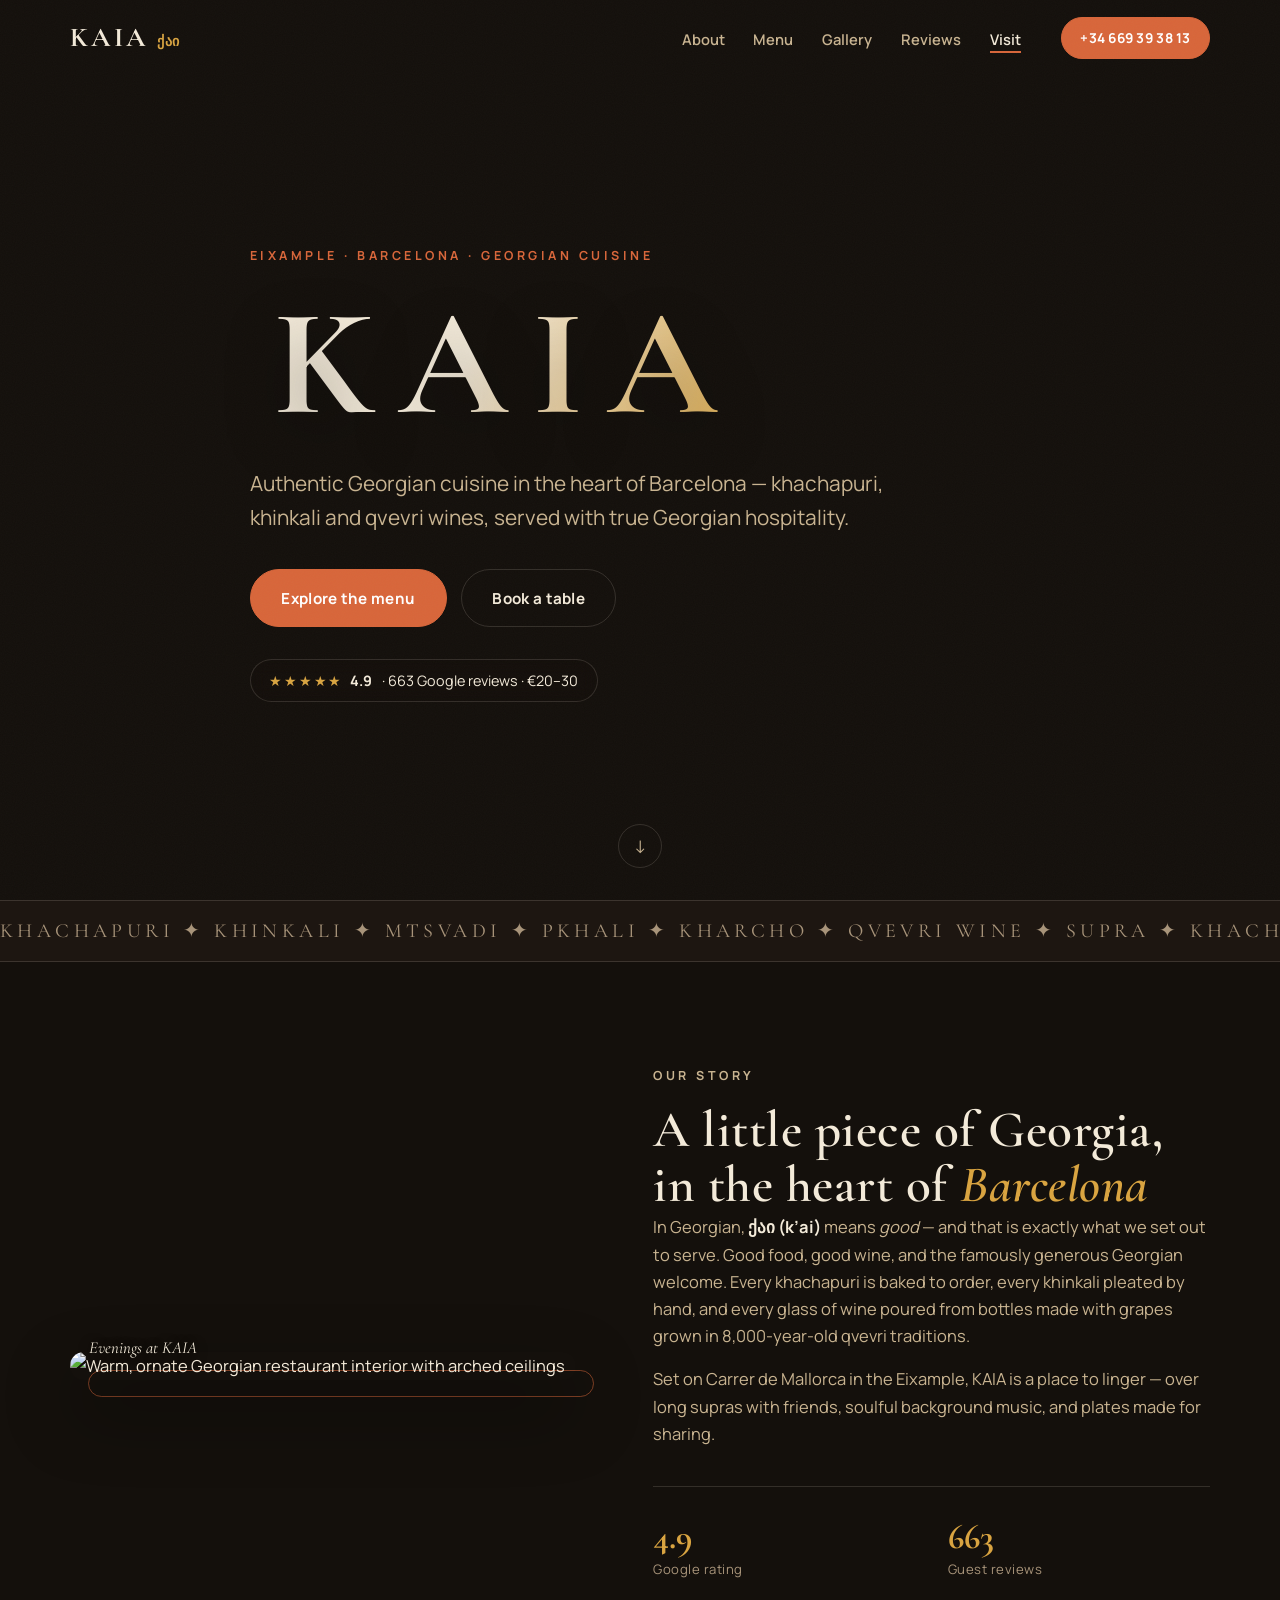
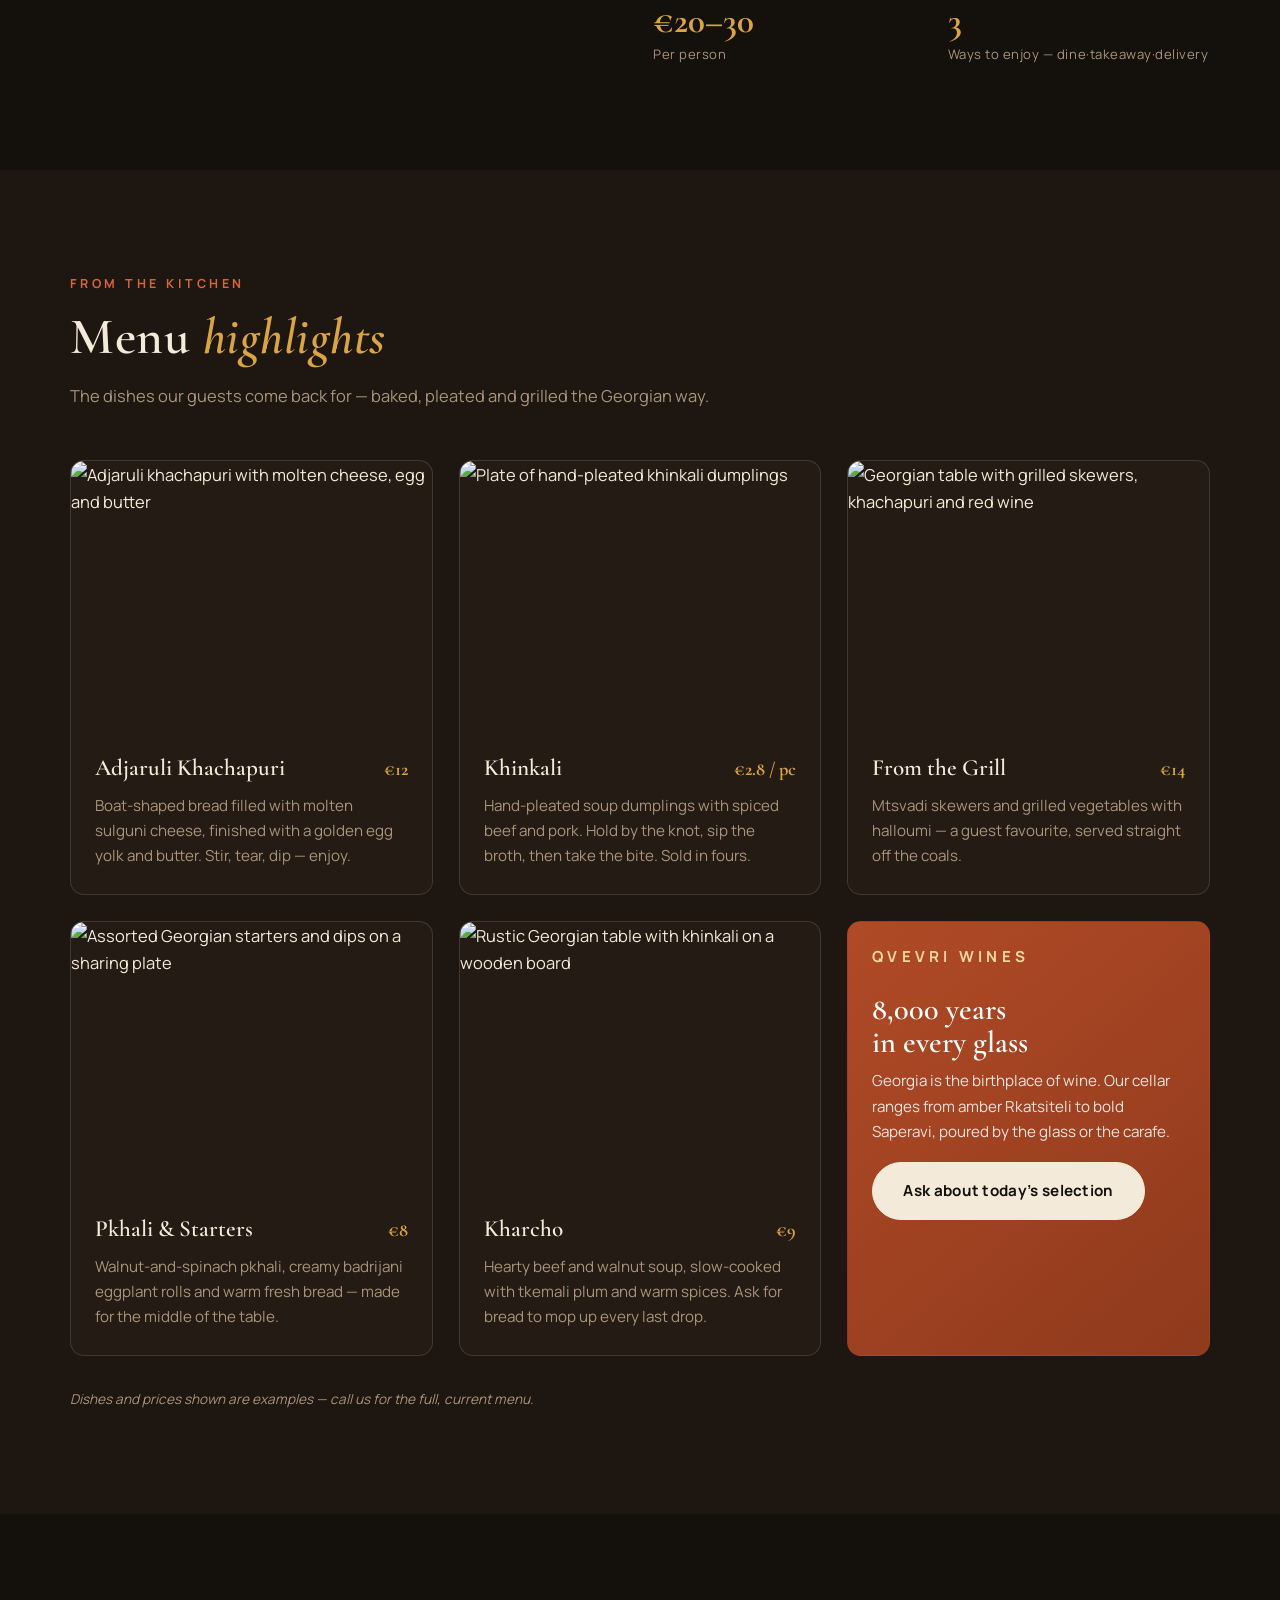
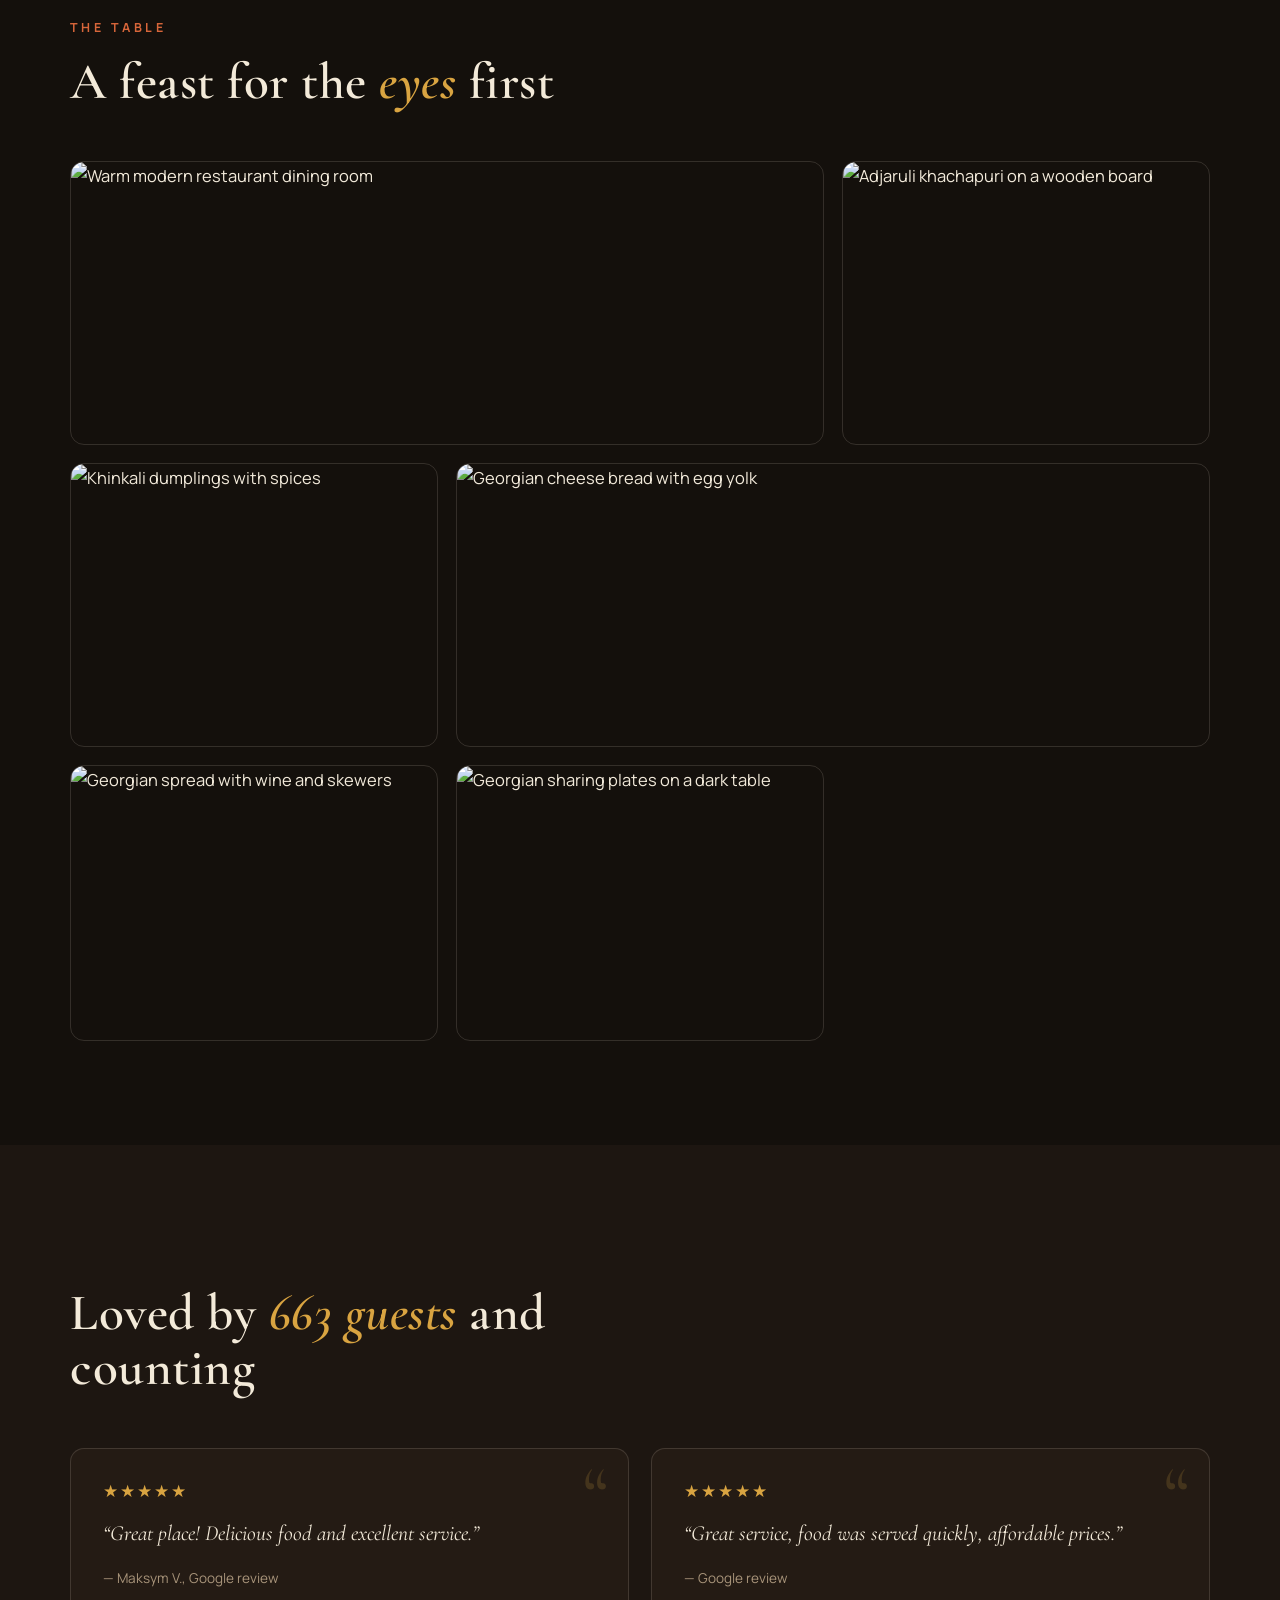
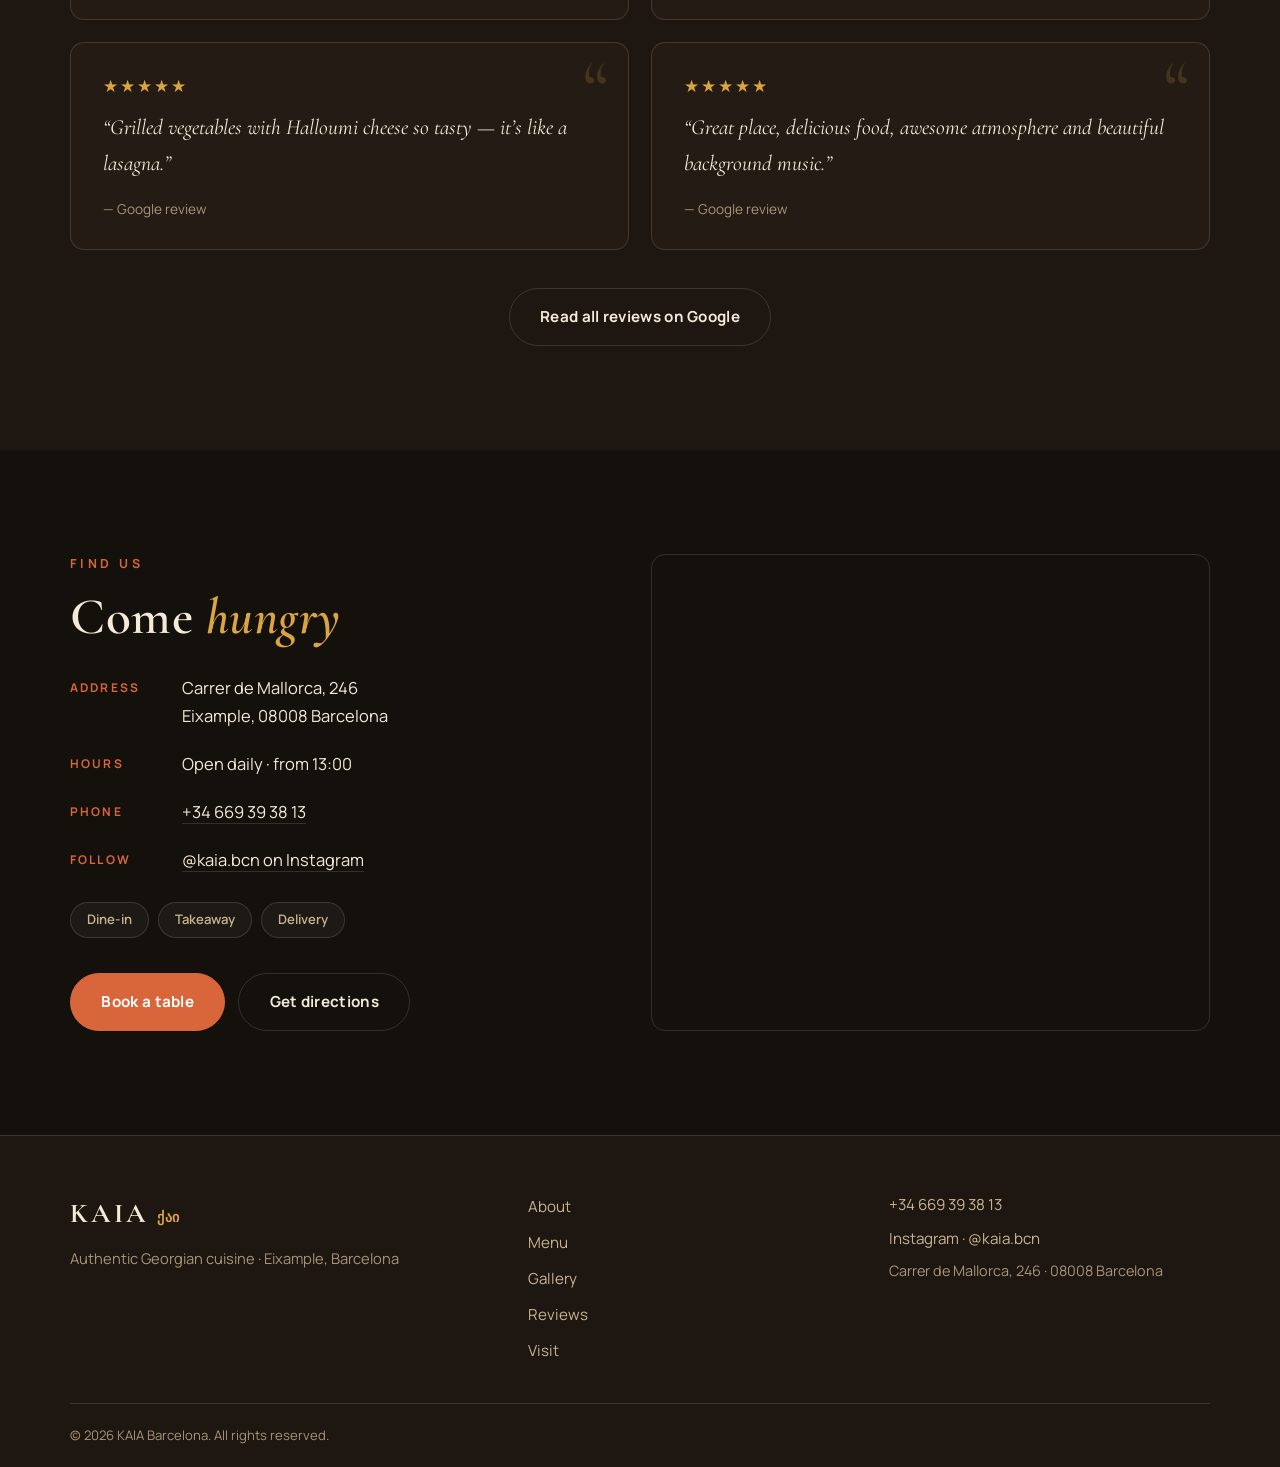
==== index.html @ e4ae357c "Publish KAIA static restaurant landing page for GitHub Pages" ====
<!DOCTYPE html>
<html lang="en">
<head>
  <meta charset="UTF-8" />
  <meta name="viewport" content="width=device-width, initial-scale=1.0" />
  <title>KAIA · Authentic Georgian Restaurant — Barcelona</title>
  <meta name="description" content="KAIA — authentic Georgian cuisine in the heart of Barcelona's Eixample. Khachapuri, khinkali, grilled specialities and qvevri wines. Rated 4.9 on Google. Carrer de Mallorca 246." />
  <meta property="og:title" content="KAIA · Authentic Georgian Restaurant — Barcelona" />
  <meta property="og:description" content="Khachapuri, khinkali and qvevri wines in the heart of Eixample. Rated 4.9 by 660+ guests." />
  <meta property="og:image" content="https://images.unsplash.com/photo-1544025162-d76694265947?auto=format&fit=crop&w=1200&q=80" />
  <link rel="icon" href="data:image/svg+xml,<svg xmlns='http://www.w3.org/2000/svg' viewBox='0 0 100 100'><text y='.9em' font-size='90'>🍷</text></svg>" />
  <link rel="preconnect" href="https://fonts.googleapis.com" />
  <link rel="preconnect" href="https://fonts.gstatic.com" crossorigin />
  <link href="https://fonts.googleapis.com/css2?family=Cormorant+Garamond:ital,wght@0,500;0,600;0,700;1,500&family=Manrope:wght@400;500;600;700;800&display=swap" rel="stylesheet" />
  <link rel="stylesheet" href="style.css" />
</head>
<body>
  <div class="grain" aria-hidden="true"></div>

  <header class="site-header" id="top">
    <nav class="nav container">
      <a class="brand" href="#top">KAIA<span class="brand-geo">ქაი</span></a>
      <button class="nav-toggle" aria-label="Open menu" aria-expanded="false">
        <span></span><span></span><span></span>
      </button>
      <ul class="nav-links">
        <li><a href="#about">About</a></li>
        <li><a href="#menu">Menu</a></li>
        <li><a href="#gallery">Gallery</a></li>
        <li><a href="#reviews">Reviews</a></li>
        <li><a href="#visit">Visit</a></li>
      </ul>
      <a class="btn btn-small nav-cta" href="tel:+34669393813">+34 669 39 38 13</a>
    </nav>
  </header>

  <main>
    <section class="hero">
      <div class="hero-bg" role="img" aria-label="Adjaruli khachapuri — Georgian cheese bread with egg and butter"></div>
      <div class="hero-scrim" aria-hidden="true"></div>
      <div class="hero-inner container">
        <p class="eyebrow reveal">Eixample &middot; Barcelona &middot; Georgian cuisine</p>
        <h1 class="hero-title reveal">KAIA</h1>
        <p class="hero-sub reveal">Authentic Georgian cuisine in the heart of Barcelona &mdash;
          khachapuri, khinkali and qvevri wines, served with true Georgian hospitality.</p>
        <div class="hero-cta reveal">
          <a class="btn" href="#menu">Explore the menu</a>
          <a class="btn btn-ghost" href="tel:+34669393813">Book a table</a>
        </div>
        <div class="rating-pill reveal">
          <span class="stars" aria-hidden="true">&#9733;&#9733;&#9733;&#9733;&#9733;</span>
          <strong>4.9</strong>&nbsp;&middot;&nbsp;663 Google reviews&nbsp;&middot;&nbsp;&#8364;20&ndash;30
        </div>
      </div>
      <a class="scroll-hint" href="#about" aria-label="Scroll to about section">&#8595;</a>
    </section>

    <div class="marquee" aria-hidden="true">
      <div class="marquee-track">
        <span>Khachapuri &#10022; Khinkali &#10022; Mtsvadi &#10022; Pkhali &#10022; Kharcho &#10022; Qvevri Wine &#10022; Supra &#10022;&nbsp;</span>
        <span>Khachapuri &#10022; Khinkali &#10022; Mtsvadi &#10022; Pkhali &#10022; Kharcho &#10022; Qvevri Wine &#10022; Supra &#10022;&nbsp;</span>
      </div>
    </div>

    <section class="section" id="about">
      <div class="container about-grid">
        <figure class="about-media reveal">
          <img src="https://images.unsplash.com/photo-1517248135467-4c7edcad34c4?auto=format&fit=crop&w=1200&q=80" alt="Warm, ornate Georgian restaurant interior with arched ceilings" loading="lazy" />
          <figcaption>Evenings at KAIA</figcaption>
        </figure>
        <div class="about-text">
          <p class="eyebrow reveal">Our story</p>
          <h2 class="reveal">A little piece of Georgia,<br />in the heart of <em>Barcelona</em></h2>
          <p class="reveal">In Georgian, <strong>ქაი (k’ai)</strong> means <em>good</em> &mdash; and that is exactly
            what we set out to serve. Good food, good wine, and the famously generous Georgian
            welcome. Every khachapuri is baked to order, every khinkali pleated by hand, and every
            glass of wine poured from bottles made with grapes grown in 8,000-year-old qvevri
            traditions.</p>
          <p class="reveal">Set on Carrer de Mallorca in the Eixample, KAIA is a place to linger &mdash; over long
            supras with friends, soulful background music, and plates made for sharing.</p>
          <div class="stats reveal">
            <div class="stat"><span class="stat-num">4.9</span><span class="stat-label">Google rating</span></div>
            <div class="stat"><span class="stat-num">663</span><span class="stat-label">Guest reviews</span></div>
            <div class="stat"><span class="stat-num">&#8364;20&ndash;30</span><span class="stat-label">Per person</span></div>
            <div class="stat"><span class="stat-num">3</span><span class="stat-label">Ways to enjoy &mdash; dine&middot;takeaway&middot;delivery</span></div>
          </div>
        </div>
      </div>
    </section>

    <section class="section section-alt" id="menu">
      <div class="container">
        <div class="section-head">
          <p class="eyebrow reveal">From the kitchen</p>
          <h2 class="reveal">Menu <em>highlights</em></h2>
          <p class="section-lead reveal">The dishes our guests come back for &mdash; baked, pleated and grilled the Georgian way.</p>
        </div>
        <div class="menu-grid">
          <article class="dish-card reveal">
            <div class="dish-media"><img src="https://images.unsplash.com/photo-1559847844-5315695dadae?auto=format&fit=crop&w=900&q=80" alt="Adjaruli khachapuri with molten cheese, egg and butter" loading="lazy" /></div>
            <div class="dish-body">
              <div class="dish-top"><h3>Adjaruli Khachapuri</h3><span class="price">&#8364;12</span></div>
              <p>Boat-shaped bread filled with molten sulguni cheese, finished with a golden egg yolk and butter. Stir, tear, dip &mdash; enjoy.</p>
            </div>
          </article>
          <article class="dish-card reveal">
            <div class="dish-media"><img src="https://images.unsplash.com/photo-1551183053-17ac80f4b0d5?auto=format&fit=crop&w=900&q=80" alt="Plate of hand-pleated khinkali dumplings" loading="lazy" /></div>
            <div class="dish-body">
              <div class="dish-top"><h3>Khinkali</h3><span class="price">&#8364;2.8 / pc</span></div>
              <p>Hand-pleated soup dumplings with spiced beef and pork. Hold by the knot, sip the broth, then take the bite. Sold in fours.</p>
            </div>
          </article>
          <article class="dish-card reveal">
            <div class="dish-media"><img src="https://images.unsplash.com/photo-1555939594-58d7cb561ad1?auto=format&fit=crop&w=900&q=80" alt="Georgian table with grilled skewers, khachapuri and red wine" loading="lazy" /></div>
            <div class="dish-body">
              <div class="dish-top"><h3>From the Grill</h3><span class="price">&#8364;14</span></div>
              <p>Mtsvadi skewers and grilled vegetables with halloumi &mdash; a guest favourite, served straight off the coals.</p>
            </div>
          </article>
          <article class="dish-card reveal">
            <div class="dish-media"><img src="https://images.unsplash.com/photo-1547592166-23ac45744acd?auto=format&fit=crop&w=900&q=80" alt="Assorted Georgian starters and dips on a sharing plate" loading="lazy" /></div>
            <div class="dish-body">
              <div class="dish-top"><h3>Pkhali &amp; Starters</h3><span class="price">&#8364;8</span></div>
              <p>Walnut-and-spinach pkhali, creamy badrijani eggplant rolls and warm fresh bread &mdash; made for the middle of the table.</p>
            </div>
          </article>
          <article class="dish-card reveal">
            <div class="dish-media"><img src="https://images.unsplash.com/photo-1544025162-d76694265947?auto=format&fit=crop&w=900&q=80" alt="Rustic Georgian table with khinkali on a wooden board" loading="lazy" /></div>
            <div class="dish-body">
              <div class="dish-top"><h3>Kharcho</h3><span class="price">&#8364;9</span></div>
              <p>Hearty beef and walnut soup, slow-cooked with tkemali plum and warm spices. Ask for bread to mop up every last drop.</p>
            </div>
          </article>
          <article class="dish-card dish-card-accent reveal">
            <div class="dish-body">
              <p class="eyebrow">Qvevri wines</p>
              <h3>8,000 years<br />in every glass</h3>
              <p>Georgia is the birthplace of wine. Our cellar ranges from amber Rkatsiteli to bold Saperavi, poured by the glass or the carafe.</p>
              <a class="btn btn-light" href="tel:+34669393813">Ask about today&rsquo;s selection</a>
            </div>
          </article>
        </div>
        <p class="menu-note reveal">Dishes and prices shown are examples &mdash; call us for the full, current menu.</p>
      </div>
    </section>

    <section class="section" id="gallery">
      <div class="container">
        <div class="section-head">
          <p class="eyebrow reveal">The table</p>
          <h2 class="reveal">A feast for the <em>eyes</em> first</h2>
        </div>
        <div class="gallery-grid">
          <figure class="g-item g-wide reveal"><img src="https://images.unsplash.com/photo-1552566626-52f8b828add9?auto=format&fit=crop&w=1400&q=80" alt="Warm modern restaurant dining room" loading="lazy" /></figure>
          <figure class="g-item reveal"><img src="https://images.unsplash.com/photo-1544025162-d76694265947?auto=format&fit=crop&w=900&q=80" alt="Adjaruli khachapuri on a wooden board" loading="lazy" /></figure>
          <figure class="g-item reveal"><img src="https://images.unsplash.com/photo-1551183053-17ac80f4b0d5?auto=format&fit=crop&w=900&q=80" alt="Khinkali dumplings with spices" loading="lazy" /></figure>
          <figure class="g-item g-wide reveal"><img src="https://images.unsplash.com/photo-1559847844-5315695dadae?auto=format&fit=crop&w=1400&q=80" alt="Georgian cheese bread with egg yolk" loading="lazy" /></figure>
          <figure class="g-item reveal"><img src="https://images.unsplash.com/photo-1555939594-58d7cb561ad1?auto=format&fit=crop&w=900&q=80" alt="Georgian spread with wine and skewers" loading="lazy" /></figure>
          <figure class="g-item reveal"><img src="https://images.unsplash.com/photo-1547592166-23ac45744acd?auto=format&fit=crop&w=900&q=80" alt="Georgian sharing plates on a dark table" loading="lazy" /></figure>
        </div>
      </div>
    </section>

    <section class="section section-alt" id="reviews">
      <div class="container">
        <div class="section-head">
          <p class="eyebrow reveal">Word of mouth</p>
          <h2 class="reveal">Loved by <em>663 guests</em> and counting</h2>
        </div>
        <div class="review-grid">
          <blockquote class="review-card reveal">
            <div class="stars" aria-label="5 out of 5 stars">&#9733;&#9733;&#9733;&#9733;&#9733;</div>
            <p>&ldquo;Great place! Delicious food and excellent service.&rdquo;</p>
            <footer>&mdash; Maksym V., Google review</footer>
          </blockquote>
          <blockquote class="review-card reveal">
            <div class="stars" aria-label="5 out of 5 stars">&#9733;&#9733;&#9733;&#9733;&#9733;</div>
            <p>&ldquo;Great service, food was served quickly, affordable prices.&rdquo;</p>
            <footer>&mdash; Google review</footer>
          </blockquote>
          <blockquote class="review-card reveal">
            <div class="stars" aria-label="5 out of 5 stars">&#9733;&#9733;&#9733;&#9733;&#9733;</div>
            <p>&ldquo;Grilled vegetables with Halloumi cheese so tasty &mdash; it&rsquo;s like a lasagna.&rdquo;</p>
            <footer>&mdash; Google review</footer>
          </blockquote>
          <blockquote class="review-card reveal">
            <div class="stars" aria-label="5 out of 5 stars">&#9733;&#9733;&#9733;&#9733;&#9733;</div>
            <p>&ldquo;Great place, delicious food, awesome atmosphere and beautiful background music.&rdquo;</p>
            <footer>&mdash; Google review</footer>
          </blockquote>
        </div>
        <div class="reviews-cta reveal">
          <a class="btn btn-ghost" href="https://www.google.com/maps/search/KAIA+Carrer+de+Mallorca+246+Barcelona" target="_blank" rel="noopener">Read all reviews on Google</a>
        </div>
      </div>
    </section>

    <section class="section" id="visit">
      <div class="container visit-grid">
        <div class="visit-info">
          <p class="eyebrow reveal">Find us</p>
          <h2 class="reveal">Come <em>hungry</em></h2>
          <ul class="info-list reveal">
            <li>
              <span class="info-label">Address</span>
              <span>Carrer de Mallorca, 246<br />Eixample, 08008 Barcelona</span>
            </li>
            <li>
              <span class="info-label">Hours</span>
              <span>Open daily &middot; from 13:00</span>
            </li>
            <li>
              <span class="info-label">Phone</span>
              <span><a href="tel:+34669393813">+34 669 39 38 13</a></span>
            </li>
            <li>
              <span class="info-label">Follow</span>
              <span><a href="https://instagram.com/kaia.bcn" target="_blank" rel="noopener">@kaia.bcn on Instagram</a></span>
            </li>
          </ul>
          <div class="chips reveal">
            <span class="chip">Dine-in</span>
            <span class="chip">Takeaway</span>
            <span class="chip">Delivery</span>
          </div>
          <div class="visit-cta reveal">
            <a class="btn" href="tel:+34669393813">Book a table</a>
            <a class="btn btn-ghost" href="https://www.google.com/maps/dir/?api=1&destination=Carrer+de+Mallorca+246,+08008+Barcelona" target="_blank" rel="noopener">Get directions</a>
          </div>
        </div>
        <div class="visit-map reveal">
          <iframe
            title="Map — KAIA, Carrer de Mallorca 246, Barcelona"
            src="https://maps.google.com/maps?q=Carrer%20de%20Mallorca%20246%2C%2008008%20Barcelona&t=&z=16&ie=UTF8&iwloc=&output=embed"
            loading="lazy" referrerpolicy="no-referrer-when-downgrade" allowfullscreen></iframe>
        </div>
      </div>
    </section>
  </main>

  <footer class="site-footer">
    <div class="container footer-grid">
      <div>
        <a class="brand" href="#top">KAIA<span class="brand-geo">ქაი</span></a>
        <p class="footer-tag">Authentic Georgian cuisine &middot; Eixample, Barcelona</p>
      </div>
      <ul class="footer-links">
        <li><a href="#about">About</a></li>
        <li><a href="#menu">Menu</a></li>
        <li><a href="#gallery">Gallery</a></li>
        <li><a href="#reviews">Reviews</a></li>
        <li><a href="#visit">Visit</a></li>
      </ul>
      <div class="footer-contact">
        <a href="tel:+34669393813">+34 669 39 38 13</a>
        <a href="https://instagram.com/kaia.bcn" target="_blank" rel="noopener">Instagram &middot; @kaia.bcn</a>
        <p>Carrer de Mallorca, 246 &middot; 08008 Barcelona</p>
      </div>
    </div>
    <div class="container footer-bottom">
      <p>&copy; <span id="year"></span> KAIA Barcelona. All rights reserved.</p>
    </div>
  </footer>

  <script src="main.js"></script>
</body>
</html>
---- style.css ----
/* ============================================================
   KAIA — Georgian Restaurant, Barcelona
   Palette: ink / cream / terracotta / amber
   ============================================================ */
:root {
  --ink: #14100c;
  --coal: #1d1611;
  --panel: #241b14;
  --cream: #f3ead9;
  --sand: #c9b491;
  --muted: #a8947a;
  --terra: #d8663a;
  --terra-deep: #b04a26;
  --amber: #d9a441;
  --line: rgba(243, 234, 217, 0.14);
  --radius: 14px;
  --font-display: "Cormorant Garamond", Georgia, serif;
  --font-body: "Manrope", "Segoe UI", sans-serif;
  --header-h: 76px;
}

* { margin: 0; padding: 0; box-sizing: border-box; }
html { scroll-behavior: smooth; scroll-padding-top: var(--header-h); }
body {
  background: var(--ink);
  color: var(--cream);
  font-family: var(--font-body);
  font-size: 16.5px;
  line-height: 1.65;
  -webkit-font-smoothing: antialiased;
  overflow-x: hidden;
}
img { display: block; max-width: 100%; }
a { color: inherit; text-decoration: none; }
ul { list-style: none; }

.container { width: min(1140px, 92%); margin-inline: auto; }

.grain {
  position: fixed; inset: 0; z-index: 200; pointer-events: none; opacity: .05;
  background-image: url("data:image/svg+xml,%3Csvg xmlns='http://www.w3.org/2000/svg' width='140' height='140'%3E%3Cfilter id='n'%3E%3CfeTurbulence type='fractalNoise' baseFrequency='0.9' numOctaves='2'/%3E%3C/filter%3E%3Crect width='100%25' height='100%25' filter='url(%23n)' opacity='0.55'/%3E%3C/svg%3E");
}

h1, h2, h3 { font-family: var(--font-display); font-weight: 600; line-height: 1.08; }
h2 { font-size: clamp(2.1rem, 4.4vw, 3.2rem); letter-spacing: .01em; }
h2 em { font-style: italic; color: var(--amber); }
h3 { font-size: 1.5rem; }
.eyebrow {
  font-size: .78rem; font-weight: 700; letter-spacing: .28em; text-transform: uppercase;
  color: var(--terra); margin-bottom: 1rem;
}

.btn {
  display: inline-block; padding: .95rem 1.9rem; border-radius: 999px;
  background: var(--terra); color: #fff; font-weight: 700; font-size: .95rem;
  letter-spacing: .02em; border: 1px solid var(--terra);
  transition: transform .25s ease, background .25s ease, border-color .25s ease, box-shadow .25s ease;
}
.btn:hover { background: var(--terra-deep); border-color: var(--terra-deep); transform: translateY(-2px); box-shadow: 0 12px 28px rgba(216, 102, 58, .28); }
.btn-ghost { background: transparent; border-color: var(--line); color: var(--cream); }
.btn-ghost:hover { background: rgba(243, 234, 217, .08); border-color: var(--sand); box-shadow: none; }
.btn-light { background: var(--cream); border-color: var(--cream); color: var(--ink); }
.btn-light:hover { background: #fff; border-color: #fff; color: var(--ink); }
.btn-small { padding: .55rem 1.15rem; font-size: .85rem; }

.site-header {
  position: fixed; inset: 0 0 auto 0; z-index: 100; height: var(--header-h);
  display: flex; align-items: center;
  transition: background .35s ease, box-shadow .35s ease, backdrop-filter .35s ease;
}
.site-header.scrolled {
  background: rgba(20, 16, 12, .82);
  backdrop-filter: blur(14px); -webkit-backdrop-filter: blur(14px);
  box-shadow: 0 1px 0 var(--line);
}
.nav { display: flex; align-items: center; gap: 2rem; }
.brand {
  font-family: var(--font-display); font-size: 1.7rem; font-weight: 700; letter-spacing: .12em;
  display: inline-flex; align-items: baseline; gap: .55rem;
}
.brand-geo { font-size: .85rem; color: var(--amber); letter-spacing: .05em; }
.nav-links { display: flex; gap: 1.8rem; margin-left: auto; }
.nav-links a {
  font-size: .92rem; font-weight: 600; color: var(--sand); position: relative; padding: .3rem 0;
  transition: color .25s ease;
}
.nav-links a::after {
  content: ""; position: absolute; left: 0; bottom: 0; height: 2px; width: 0;
  background: var(--terra); transition: width .3s ease;
}
.nav-links a:hover, .nav-links a.active { color: var(--cream); }
.nav-links a:hover::after, .nav-links a.active::after { width: 100%; }
.nav-cta { margin-left: .5rem; }
.nav-toggle { display: none; }

.hero { position: relative; min-height: 100svh; display: flex; align-items: center; }
.hero-bg {
  position: absolute; inset: 0;
  background: url("https://images.unsplash.com/photo-1544025162-d76694265947?auto=format&fit=crop&w=1800&q=80") center 32% / cover no-repeat;
  transform: scale(1.04);
  animation: heroDrift 18s ease-in-out infinite alternate;
}
@keyframes heroDrift { from { transform: scale(1.04) translateY(0); } to { transform: scale(1.1) translateY(-1.5%); } }
.hero-scrim {
  position: absolute; inset: 0;
  background: linear-gradient(180deg, rgba(20,16,12,.62) 0%, rgba(20,16,12,.35) 40%, rgba(20,16,12,.92) 100%),
              radial-gradient(ellipse at 30% 60%, rgba(20,16,12,.15), rgba(20,16,12,.75));
}
.hero-inner { position: relative; z-index: 2; padding: 9rem 0 6rem; max-width: 780px; }
.hero-title {
  font-size: clamp(4.2rem, 14vw, 9.5rem); font-weight: 700; letter-spacing: .16em;
  margin: .2rem 0 1.2rem; text-indent: .16em;
  background: linear-gradient(120deg, var(--cream) 30%, var(--amber) 70%, var(--terra) 100%);
  -webkit-background-clip: text; background-clip: text; color: transparent;
  text-shadow: 0 20px 60px rgba(0,0,0,.35);
}
.hero-sub { font-size: clamp(1.05rem, 2vw, 1.3rem); color: var(--sand); max-width: 34em; }
.hero-cta { display: flex; flex-wrap: wrap; gap: .9rem; margin-top: 2.2rem; }
.rating-pill {
  display: inline-flex; align-items: center; gap: .45rem; margin-top: 2rem;
  padding: .55rem 1.15rem; border-radius: 999px; font-size: .9rem;
  border: 1px solid var(--line); background: rgba(20,16,12,.55); backdrop-filter: blur(8px);
}
.stars { color: var(--amber); letter-spacing: .12em; }
.scroll-hint {
  position: absolute; bottom: 2rem; left: 50%; transform: translateX(-50%); z-index: 2;
  width: 44px; height: 44px; border: 1px solid var(--line); border-radius: 50%;
  display: grid; place-items: center; color: var(--sand); font-size: 1.1rem;
  animation: hintFloat 2.4s ease-in-out infinite; transition: color .25s, border-color .25s;
}
.scroll-hint:hover { color: var(--cream); border-color: var(--sand); }
@keyframes hintFloat { 0%,100% { transform: translate(-50%, 0); } 50% { transform: translate(-50%, 8px); } }

.marquee { overflow: hidden; border-block: 1px solid var(--line); background: var(--coal); padding: .85rem 0; }
.marquee-track { display: flex; width: max-content; animation: marquee 26s linear infinite; }
.marquee-track span {
  font-family: var(--font-display); font-size: 1.25rem; letter-spacing: .22em; text-transform: uppercase;
  color: var(--muted); white-space: nowrap;
}
@keyframes marquee { to { transform: translateX(-50%); } }

.section { padding: 6.5rem 0; }
.section-alt { background: var(--coal); }
.section-head { max-width: 640px; margin-bottom: 3.2rem; }
.section-lead { color: var(--muted); margin-top: 1rem; }

.about-grid { display: grid; grid-template-columns: 1fr 1.1fr; gap: clamp(2.5rem, 6vw, 5rem); align-items: center; }
.about-media { position: relative; }
.about-media img { border-radius: var(--radius); box-shadow: 0 30px 70px rgba(0,0,0,.45); }
.about-media::before {
  content: ""; position: absolute; inset: 1.1rem -1.1rem -1.1rem 1.1rem; z-index: -1;
  border: 1px solid var(--terra); border-radius: var(--radius); opacity: .55;
}
.about-media figcaption {
  position: absolute; left: 1.2rem; bottom: 1.1rem; font-family: var(--font-display); font-style: italic;
  font-size: 1.05rem; color: var(--cream); text-shadow: 0 2px 12px rgba(0,0,0,.8);
}
.about-text p + p { margin-top: 1rem; }
.about-text p { color: var(--sand); }
.about-text strong { color: var(--cream); }
.stats { display: grid; grid-template-columns: repeat(2, 1fr); gap: 1.4rem 2rem; margin-top: 2.4rem; padding-top: 2rem; border-top: 1px solid var(--line); }
.stat-num { display: block; font-family: var(--font-display); font-size: 2.2rem; font-weight: 700; color: var(--amber); line-height: 1; }
.stat-label { font-size: .82rem; color: var(--muted); letter-spacing: .04em; }

.menu-grid { display: grid; grid-template-columns: repeat(3, 1fr); gap: 1.6rem; }
.dish-card {
  background: var(--panel); border: 1px solid var(--line); border-radius: var(--radius);
  overflow: hidden; display: flex; flex-direction: column;
  transition: transform .35s ease, border-color .35s ease, box-shadow .35s ease;
}
.dish-card:hover { transform: translateY(-6px); border-color: rgba(216,102,58,.5); box-shadow: 0 24px 50px rgba(0,0,0,.4); }
.dish-media { aspect-ratio: 4 / 3; overflow: hidden; }
.dish-media img { width: 100%; height: 100%; object-fit: cover; transition: transform .6s ease; }
.dish-card:hover .dish-media img { transform: scale(1.06); }
.dish-body { padding: 1.4rem 1.5rem 1.6rem; display: flex; flex-direction: column; gap: .55rem; flex: 1; }
.dish-top { display: flex; align-items: baseline; justify-content: space-between; gap: 1rem; }
.dish-top h3 { font-size: 1.45rem; }
.price { font-family: var(--font-display); font-size: 1.15rem; font-weight: 700; color: var(--amber); white-space: nowrap; }
.dish-body p { color: var(--muted); font-size: .95rem; }
.dish-card-accent {
  background: linear-gradient(140deg, var(--terra-deep), #8f3a1d);
  border-color: transparent; justify-content: center;
}
.dish-card-accent .eyebrow { color: #ffd9a0; }
.dish-card-accent h3 { font-size: 1.9rem; color: #fff; }
.dish-card-accent p { color: rgba(255,255,255,.85); }
.dish-card-accent .btn { align-self: flex-start; margin-top: .6rem; }
.menu-note { margin-top: 2rem; font-size: .85rem; color: var(--muted); font-style: italic; }

.gallery-grid { display: grid; grid-template-columns: repeat(3, 1fr); gap: 1.1rem; }
.g-item { border-radius: var(--radius); overflow: hidden; border: 1px solid var(--line); }
.g-wide { grid-column: span 2; }
.g-item img { width: 100%; height: 100%; object-fit: cover; aspect-ratio: 4 / 3; transition: transform .6s ease, filter .6s ease; filter: saturate(.92); }
.g-wide img { aspect-ratio: 8 / 3; }
.g-item:hover img { transform: scale(1.05); filter: saturate(1.1); }

.review-grid { display: grid; grid-template-columns: repeat(2, 1fr); gap: 1.4rem; }
.review-card {
  background: var(--panel); border: 1px solid var(--line); border-radius: var(--radius);
  padding: 1.8rem 2rem; position: relative;
}
.review-card::before {
  content: "\201C"; position: absolute; top: .4rem; right: 1.2rem; font-family: var(--font-display);
  font-size: 5rem; line-height: 1; color: rgba(217, 164, 65, .18);
}
.review-card p { font-family: var(--font-display); font-size: 1.35rem; font-style: italic; margin: .7rem 0 1rem; color: var(--cream); }
.review-card footer { font-size: .85rem; color: var(--muted); }
.reviews-cta { margin-top: 2.4rem; text-align: center; }

.visit-grid { display: grid; grid-template-columns: 1fr 1.1fr; gap: clamp(2.5rem, 6vw, 4.5rem); align-items: stretch; }
.info-list { margin-top: 1.8rem; display: grid; gap: 1.3rem; }
.info-list li { display: grid; grid-template-columns: 96px 1fr; gap: 1rem; align-items: start; }
.info-label { font-size: .75rem; font-weight: 700; letter-spacing: .18em; text-transform: uppercase; color: var(--terra); padding-top: .25rem; }
.info-list a { border-bottom: 1px solid var(--line); transition: border-color .25s, color .25s; }
.info-list a:hover { color: var(--amber); border-color: var(--amber); }
.chips { display: flex; flex-wrap: wrap; gap: .55rem; margin-top: 1.8rem; }
.chip {
  padding: .4rem 1rem; border-radius: 999px; font-size: .82rem; font-weight: 600;
  border: 1px solid var(--line); color: var(--sand); background: rgba(243,234,217,.04);
}
.visit-cta { display: flex; flex-wrap: wrap; gap: .8rem; margin-top: 2.2rem; }
.visit-map { border-radius: var(--radius); overflow: hidden; border: 1px solid var(--line); min-height: 420px; }
.visit-map iframe { width: 100%; height: 100%; min-height: 420px; border: 0; display: block; filter: grayscale(.35) contrast(1.02); }

.site-footer { border-top: 1px solid var(--line); background: var(--coal); padding: 3.5rem 0 0; }
.footer-grid { display: grid; grid-template-columns: 1.3fr 1fr 1fr; gap: 2.5rem; padding-bottom: 2.5rem; }
.footer-tag { color: var(--muted); font-size: .92rem; margin-top: .6rem; }
.footer-links { display: grid; gap: .55rem; align-content: start; }
.footer-links a, .footer-contact a { color: var(--sand); font-size: .95rem; transition: color .25s; }
.footer-links a:hover, .footer-contact a:hover { color: var(--amber); }
.footer-contact { display: grid; gap: .55rem; align-content: start; }
.footer-contact p { color: var(--muted); font-size: .9rem; }
.footer-bottom { border-top: 1px solid var(--line); padding-block: 1.3rem; }
.footer-bottom p { color: var(--muted); font-size: .82rem; }

.reveal { opacity: 0; transform: translateY(26px); transition: opacity .7s ease, transform .7s ease; }
.reveal.visible { opacity: 1; transform: none; }
.menu-grid .reveal:nth-child(2), .review-grid .reveal:nth-child(2) { transition-delay: .08s; }
.menu-grid .reveal:nth-child(3), .review-grid .reveal:nth-child(3) { transition-delay: .16s; }
.menu-grid .reveal:nth-child(4), .review-grid .reveal:nth-child(4) { transition-delay: .24s; }
.menu-grid .reveal:nth-child(5) { transition-delay: .32s; }
.menu-grid .reveal:nth-child(6) { transition-delay: .4s; }
@media (prefers-reduced-motion: reduce) {
  .reveal { opacity: 1; transform: none; transition: none; }
  .hero-bg, .marquee-track, .scroll-hint { animation: none; }
}

@media (max-width: 900px) {
  .menu-grid, .gallery-grid { grid-template-columns: repeat(2, 1fr); }
  .about-grid, .visit-grid { grid-template-columns: 1fr; }
  .about-media { max-width: 520px; }
  .visit-map { min-height: 340px; }
}
@media (max-width: 720px) {
  body { font-size: 15.5px; }
  .nav-toggle {
    display: flex; flex-direction: column; justify-content: center; gap: 5px;
    margin-left: auto; background: none; border: 1px solid var(--line); border-radius: 10px;
    width: 42px; height: 42px; cursor: pointer; align-items: center;
  }
  .nav-toggle span { width: 18px; height: 2px; background: var(--cream); border-radius: 2px; transition: transform .3s ease, opacity .3s ease; }
  .nav-toggle.open span:nth-child(1) { transform: translateY(7px) rotate(45deg); }
  .nav-toggle.open span:nth-child(2) { opacity: 0; }
  .nav-toggle.open span:nth-child(3) { transform: translateY(-7px) rotate(-45deg); }
  .nav-links {
    position: fixed; inset: var(--header-h) 0 auto 0; flex-direction: column; gap: 0;
    background: rgba(20,16,12,.97); backdrop-filter: blur(16px); border-bottom: 1px solid var(--line);
    max-height: 0; overflow: hidden; transition: max-height .4s ease; margin-left: 0;
  }
  .nav-links.open { max-height: 320px; }
  .nav-links li { padding: .9rem 4%; border-top: 1px solid var(--line); }
  .nav-cta { display: none; }
  .menu-grid, .review-grid { grid-template-columns: 1fr; }
  .gallery-grid { grid-template-columns: 1fr; }
  .g-wide { grid-column: span 1; }
  .g-wide img { aspect-ratio: 4 / 3; }
  .stats { grid-template-columns: repeat(2, 1fr); }
  .hero-cta .btn { width: 100%; text-align: center; }
  .section { padding: 4.5rem 0; }
}
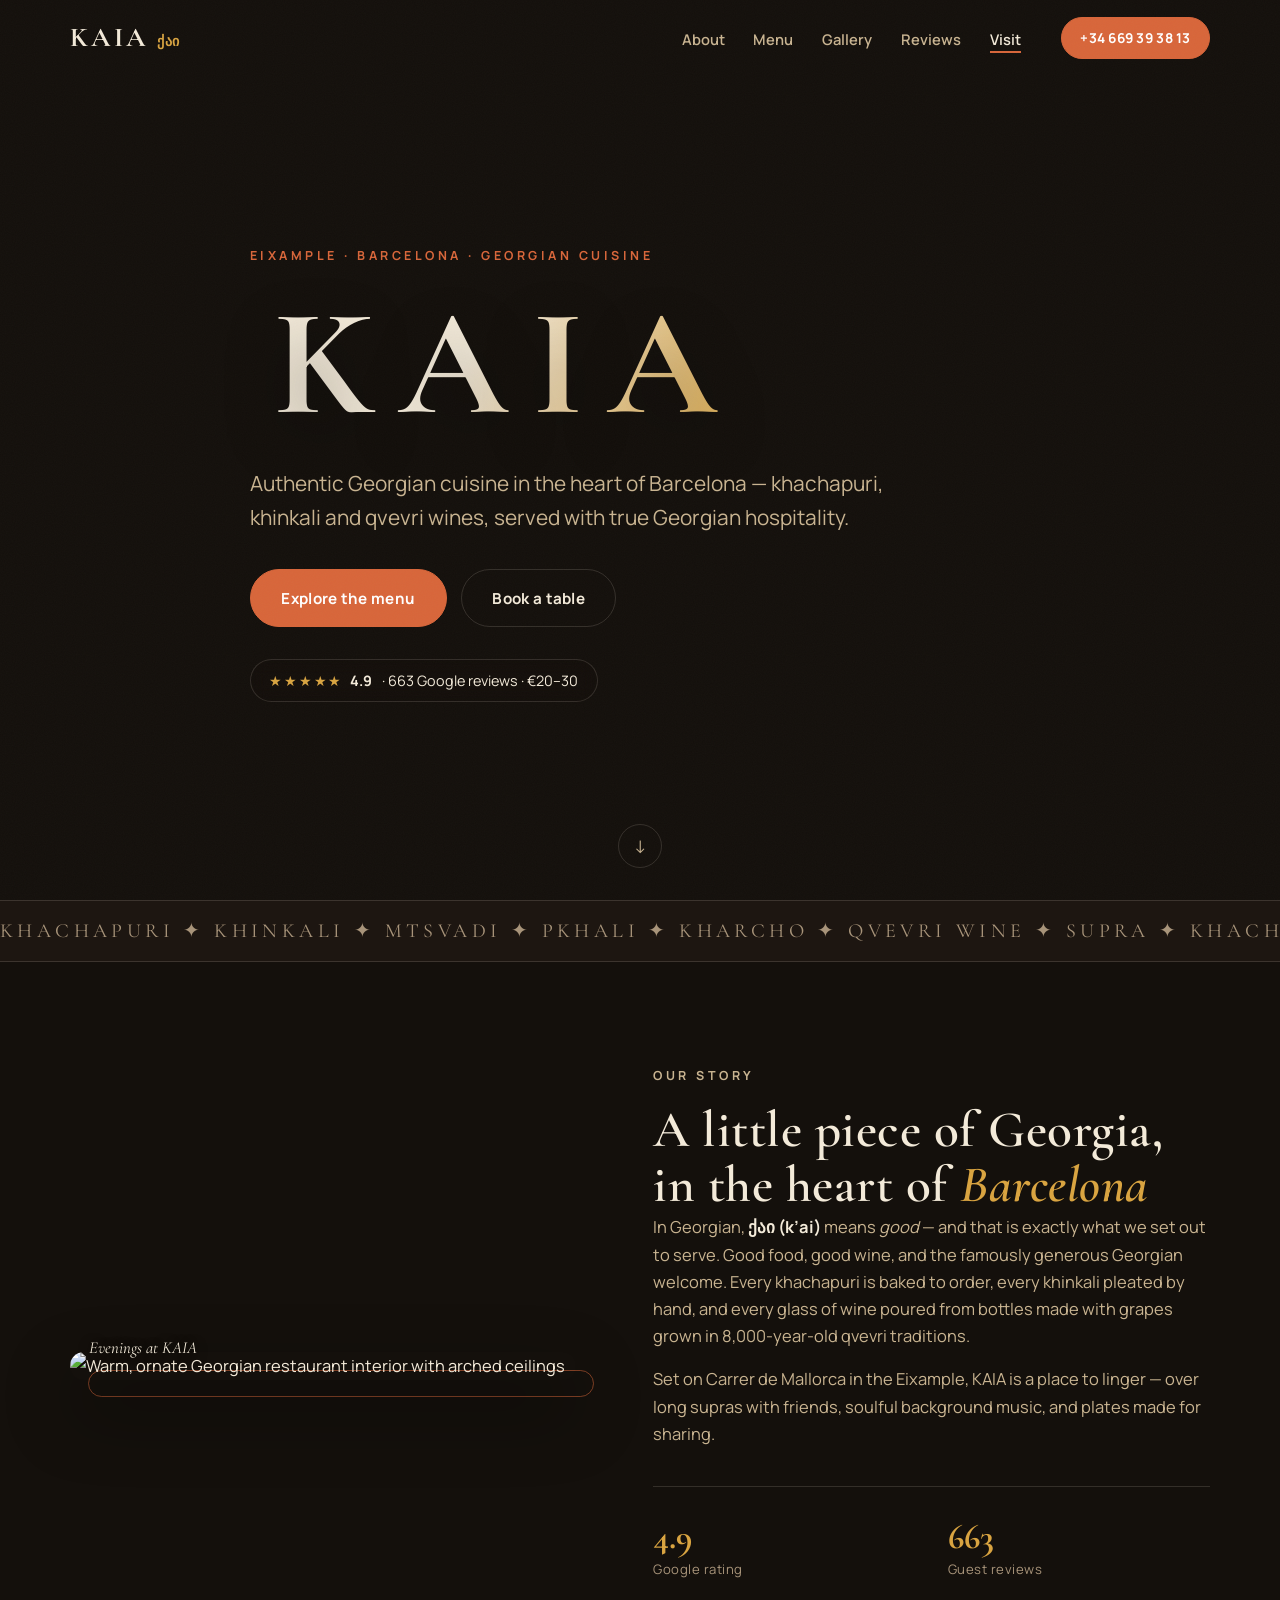
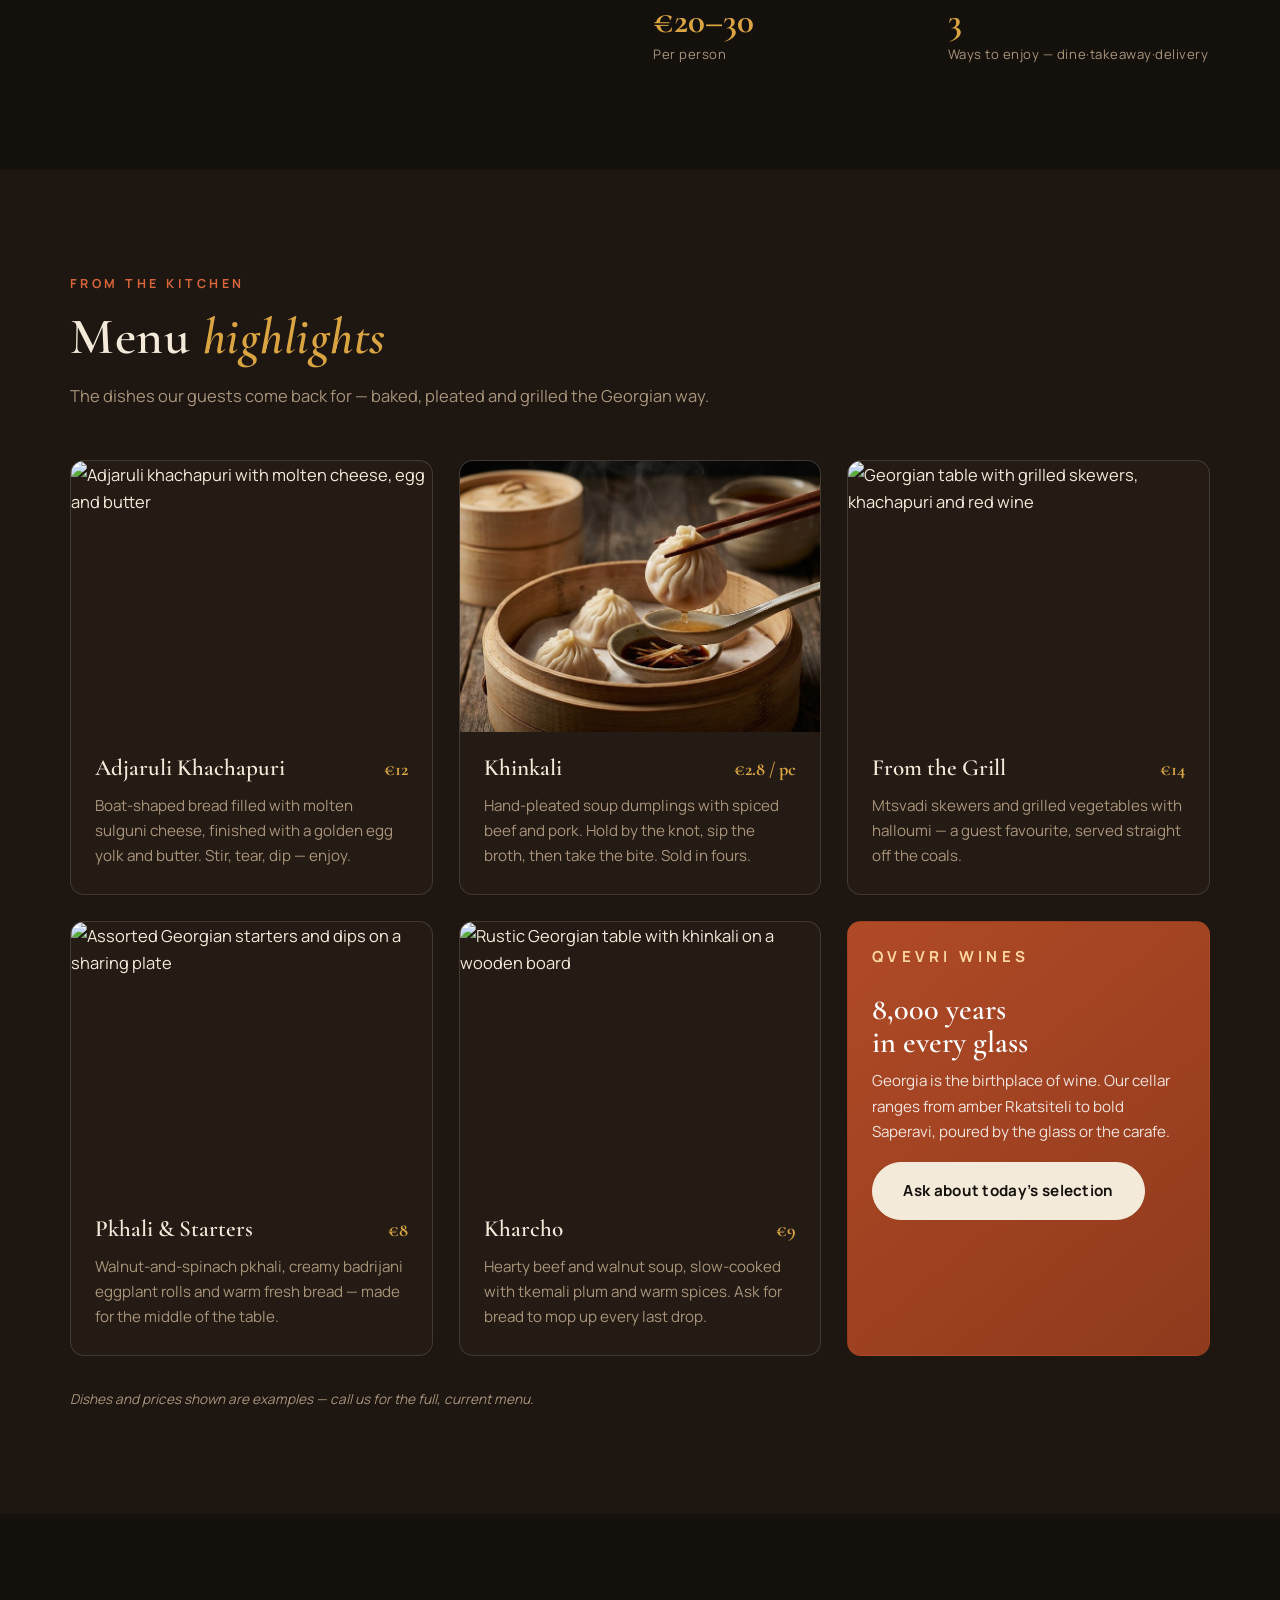
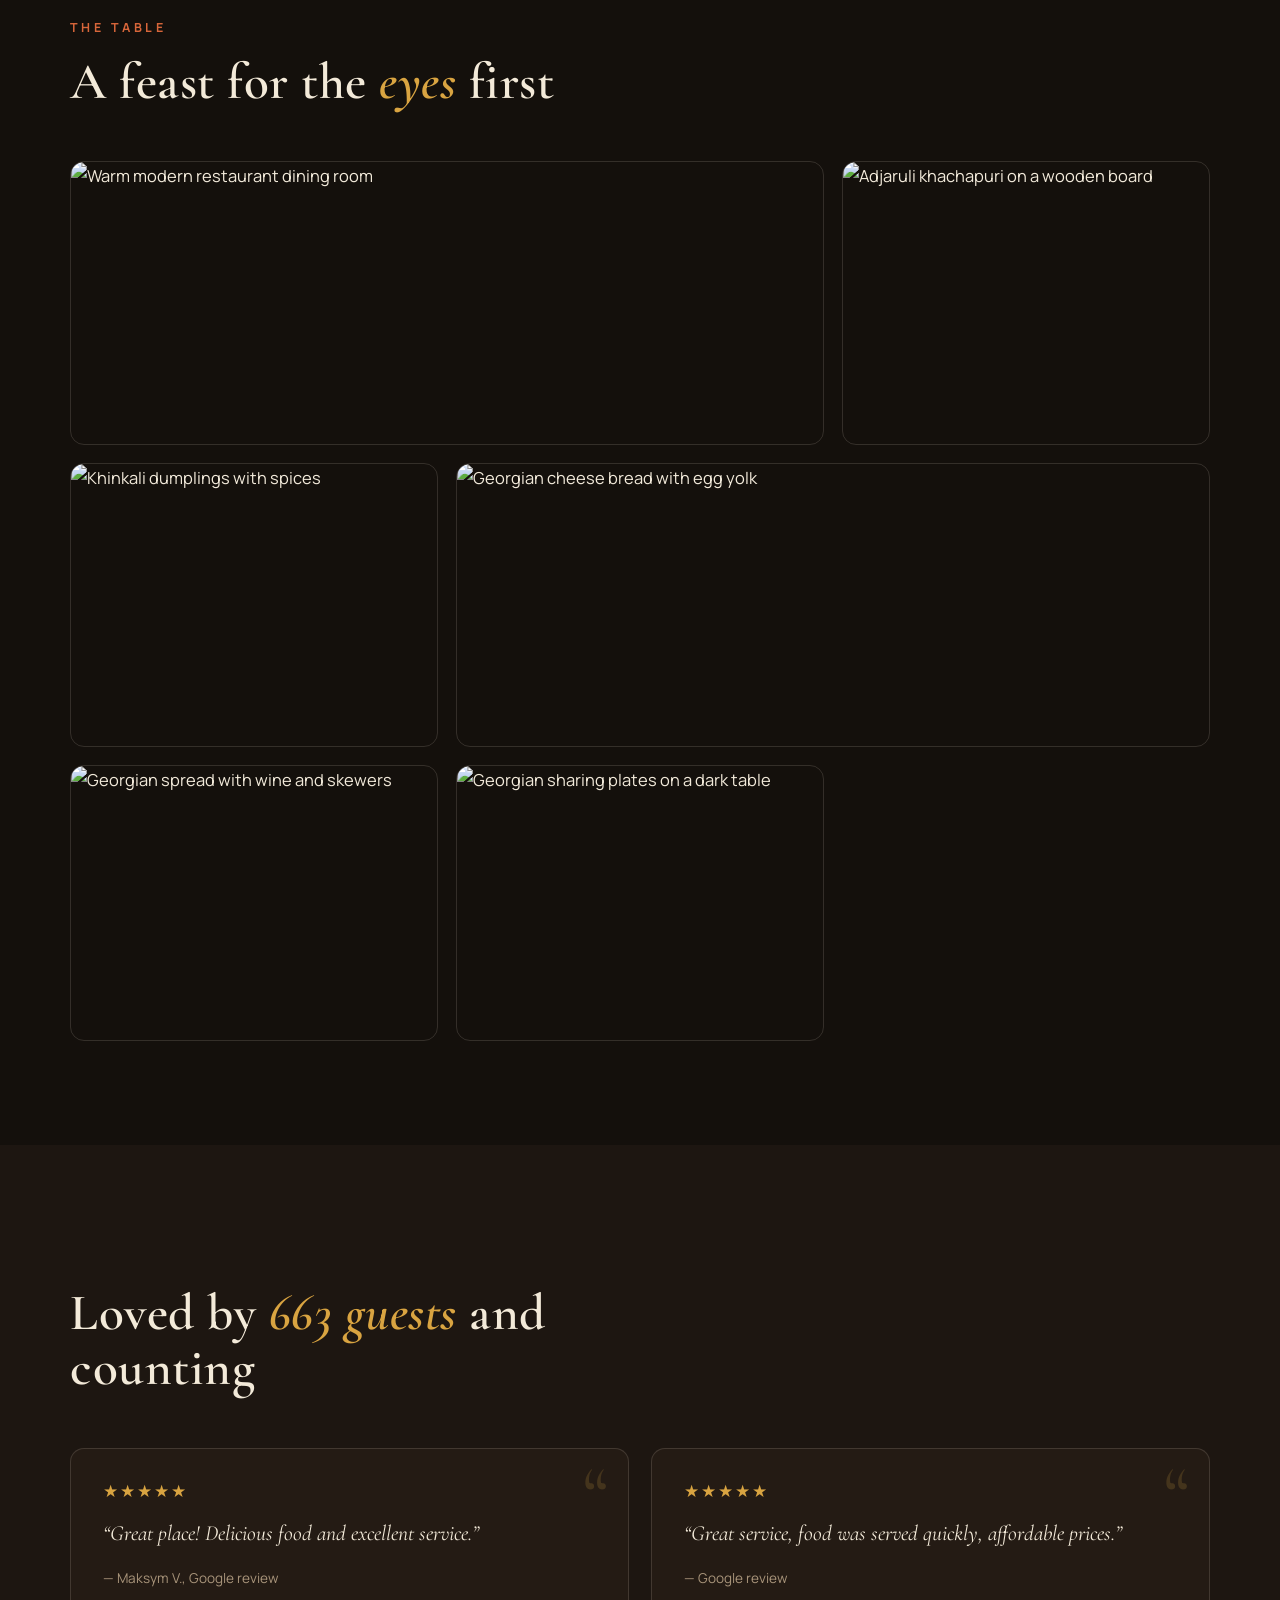
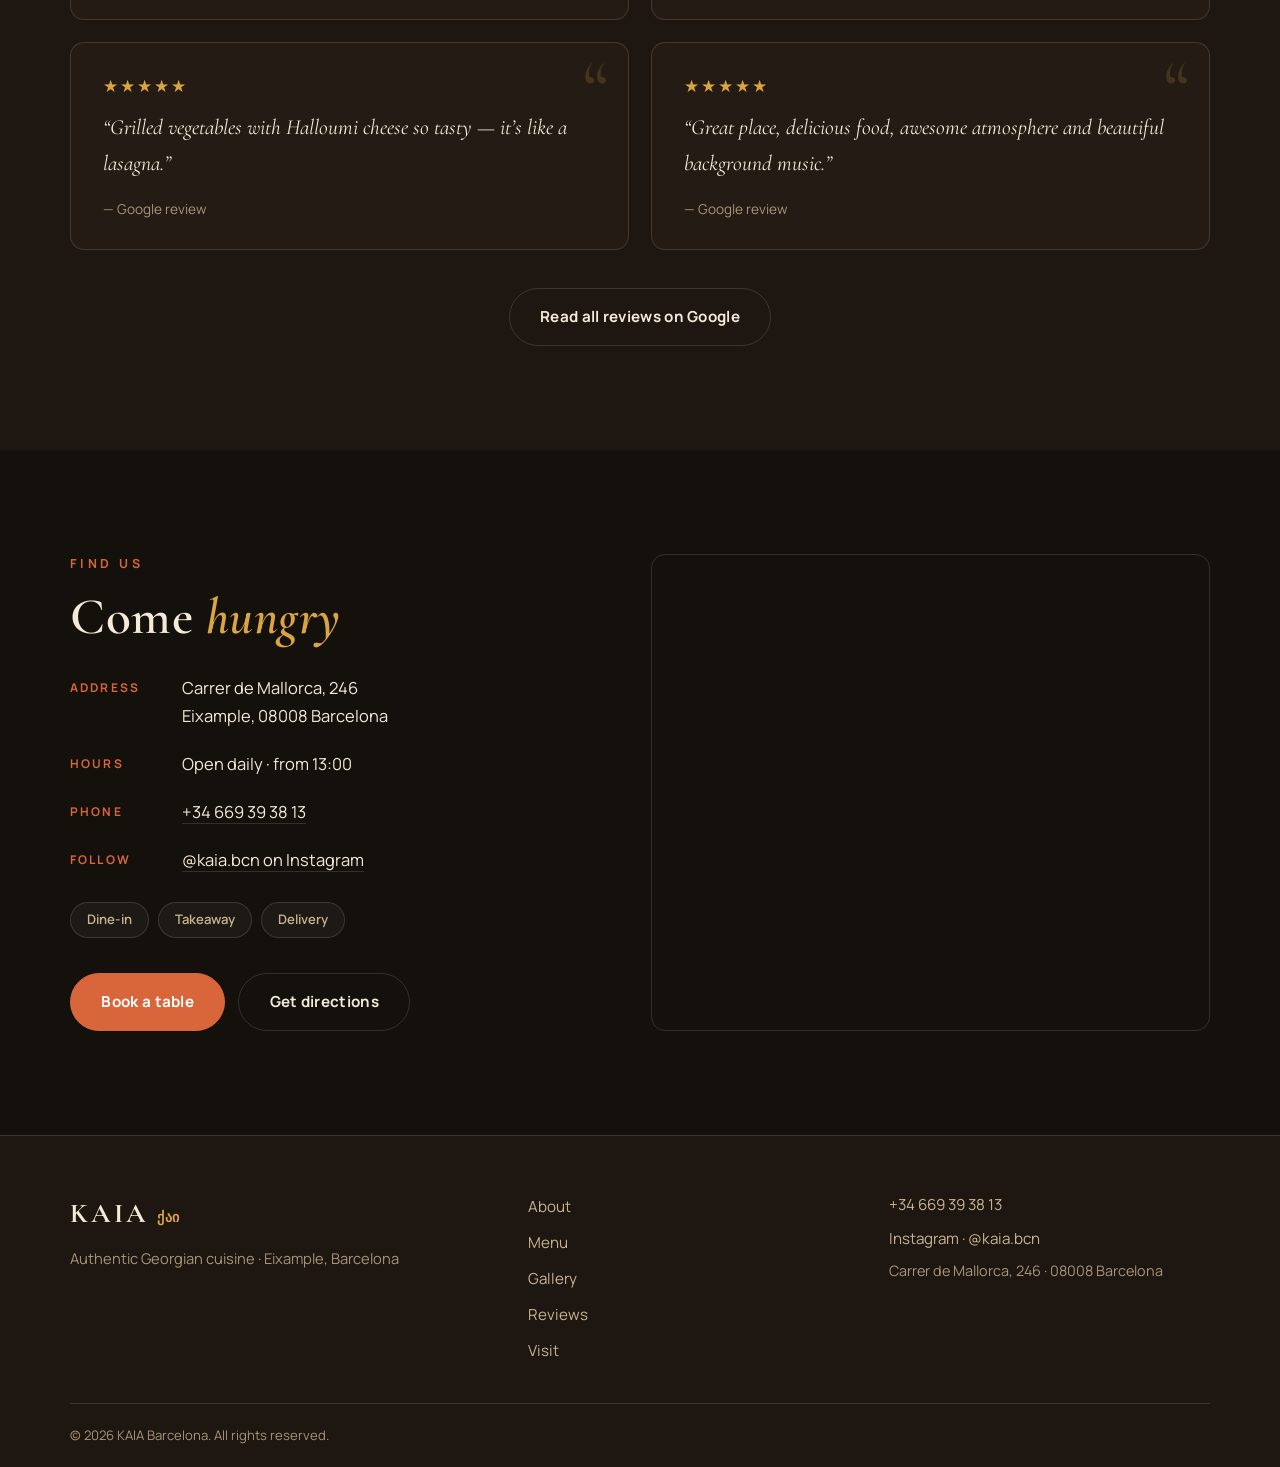
==== commit 74bb2bf9: "Fix image source URL for khinkali dish" ====
--- a/index.html
+++ b/index.html
@@ -104,7 +104,7 @@
             </div>
           </article>
           <article class="dish-card reveal">
-            <div class="dish-media"><img src="https://images.unsplash.com/photo-1551183053-17ac80f4b0d5?auto=format&fit=crop&w=900&q=80" alt="Plate of hand-pleated khinkali dumplings" loading="lazy" /></div>
+            <div class="dish-media"><img src="watermarked_img_13547739805875191057.jpg"auto=format&fit=crop&w=900&q=80" alt="Plate of hand-pleated khinkali dumplings" loading="lazy" /></div>
             <div class="dish-body">
               <div class="dish-top"><h3>Khinkali</h3><span class="price">&#8364;2.8 / pc</span></div>
               <p>Hand-pleated soup dumplings with spiced beef and pork. Hold by the knot, sip the broth, then take the bite. Sold in fours.</p>
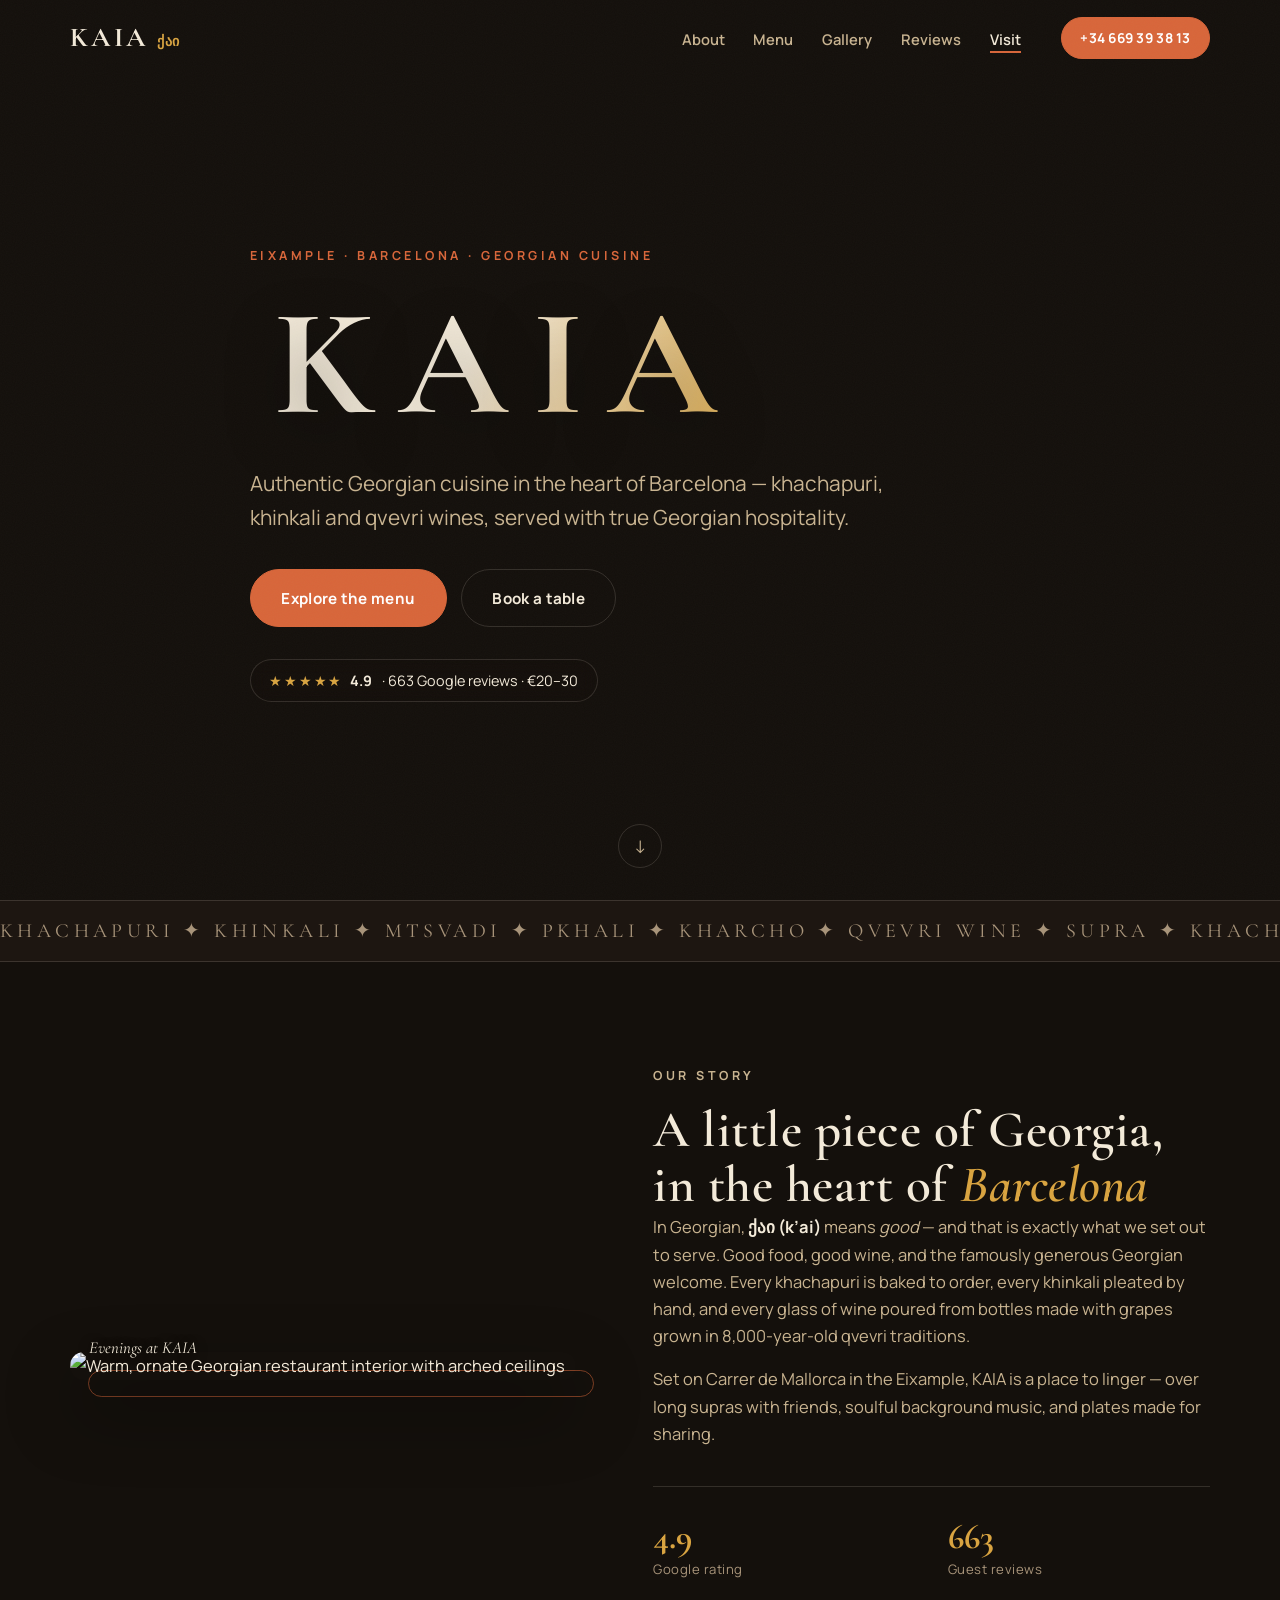
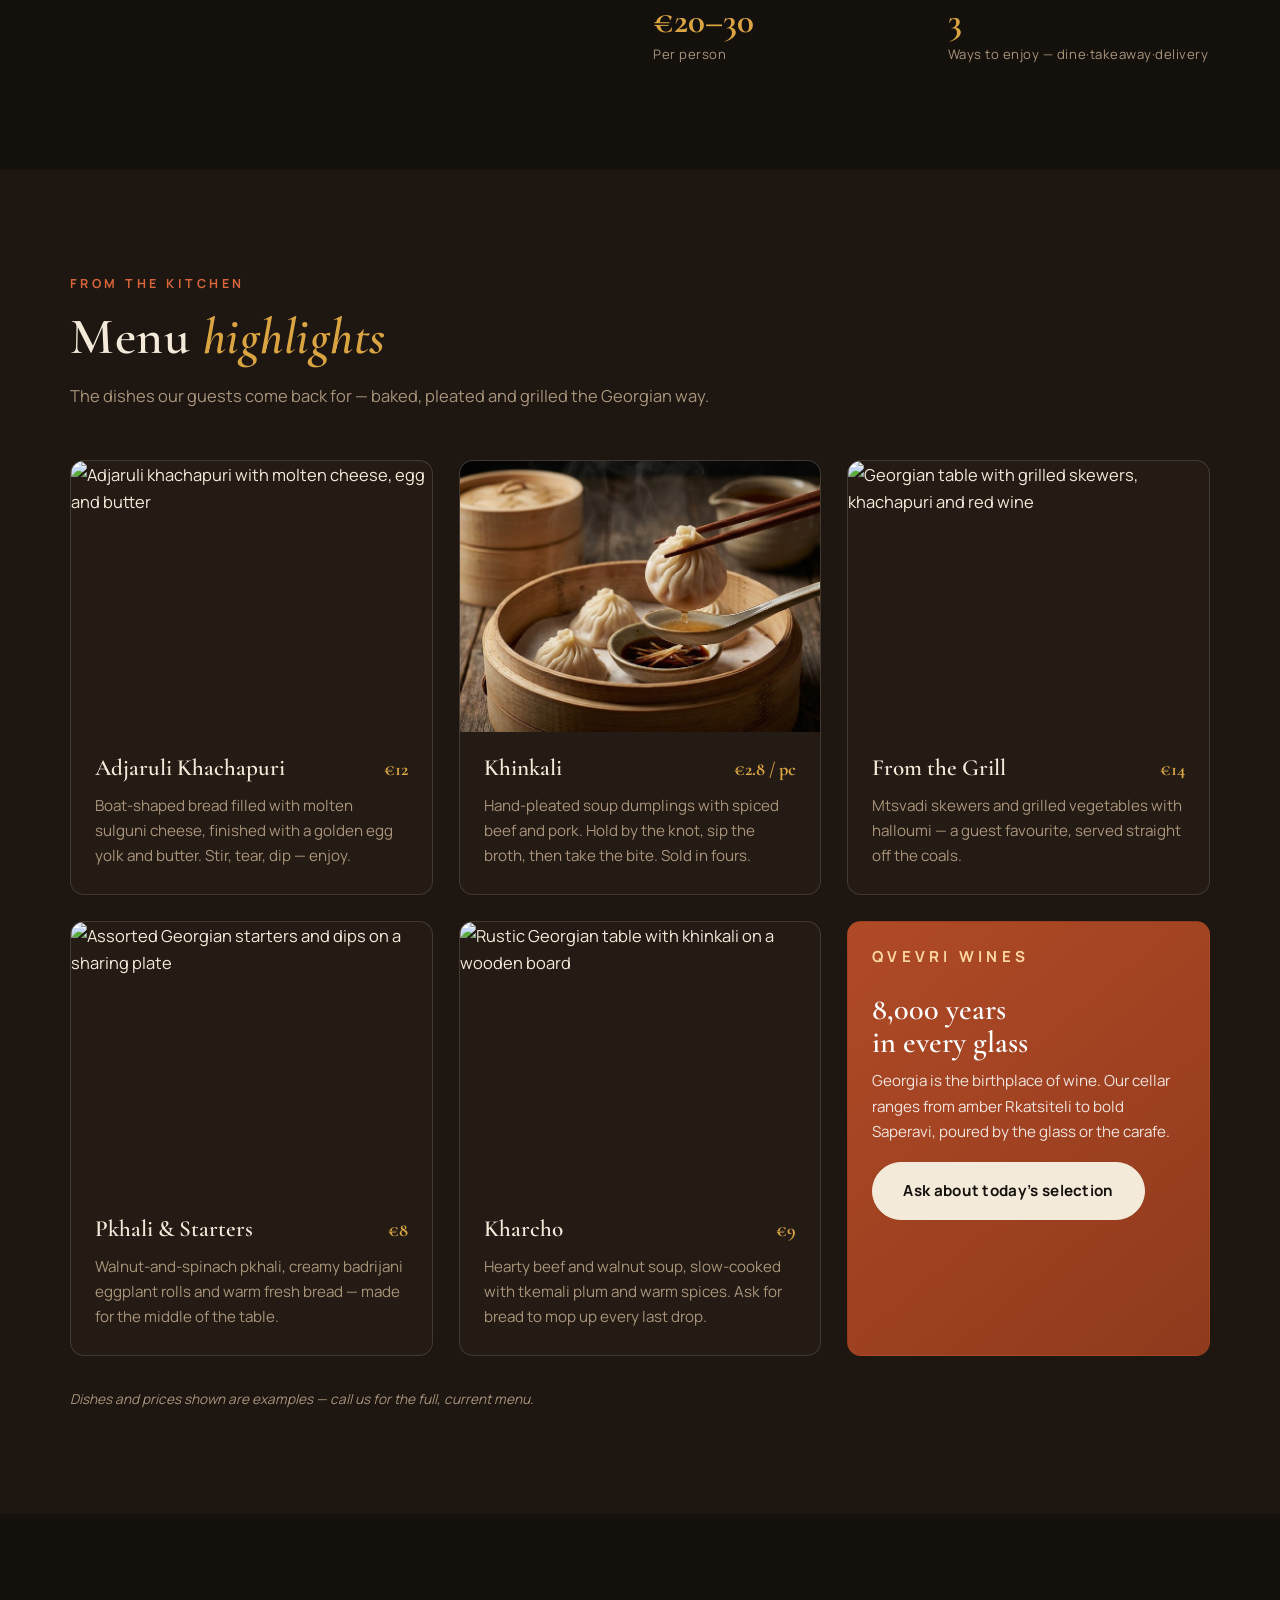
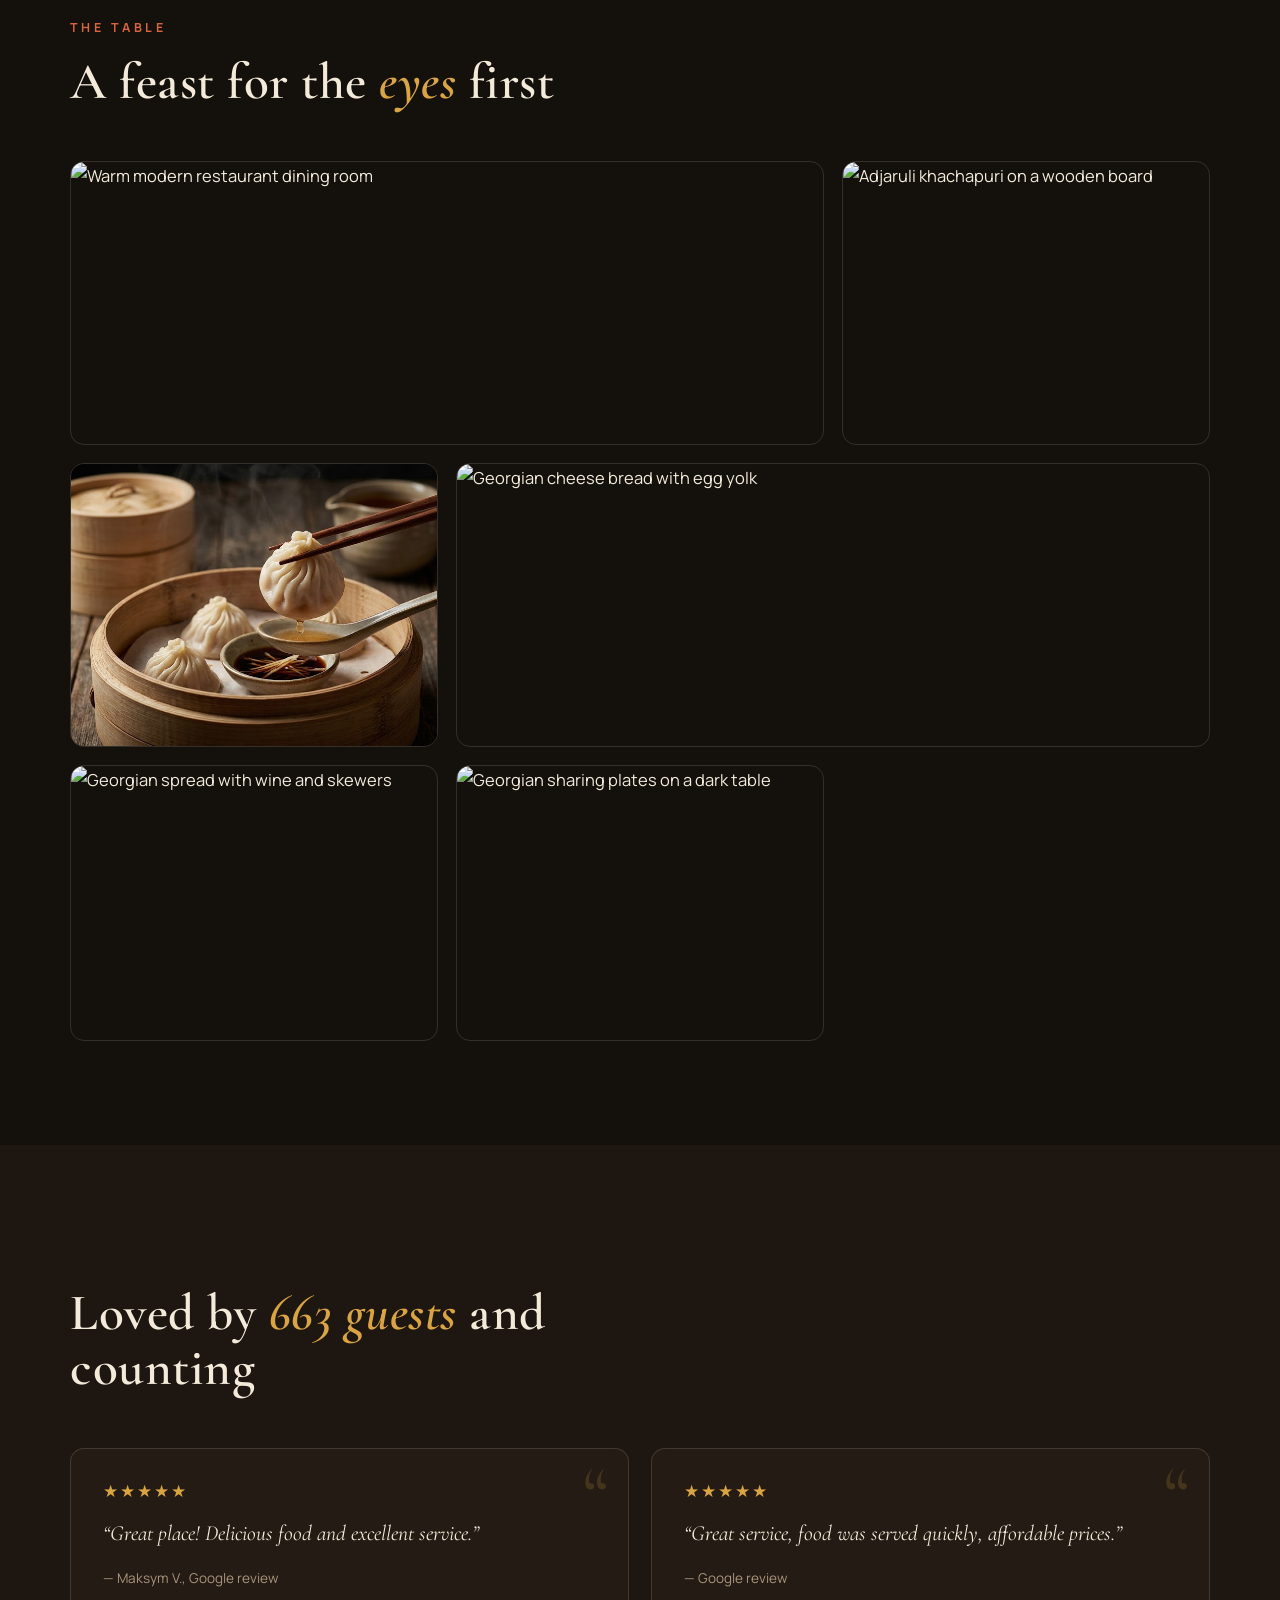
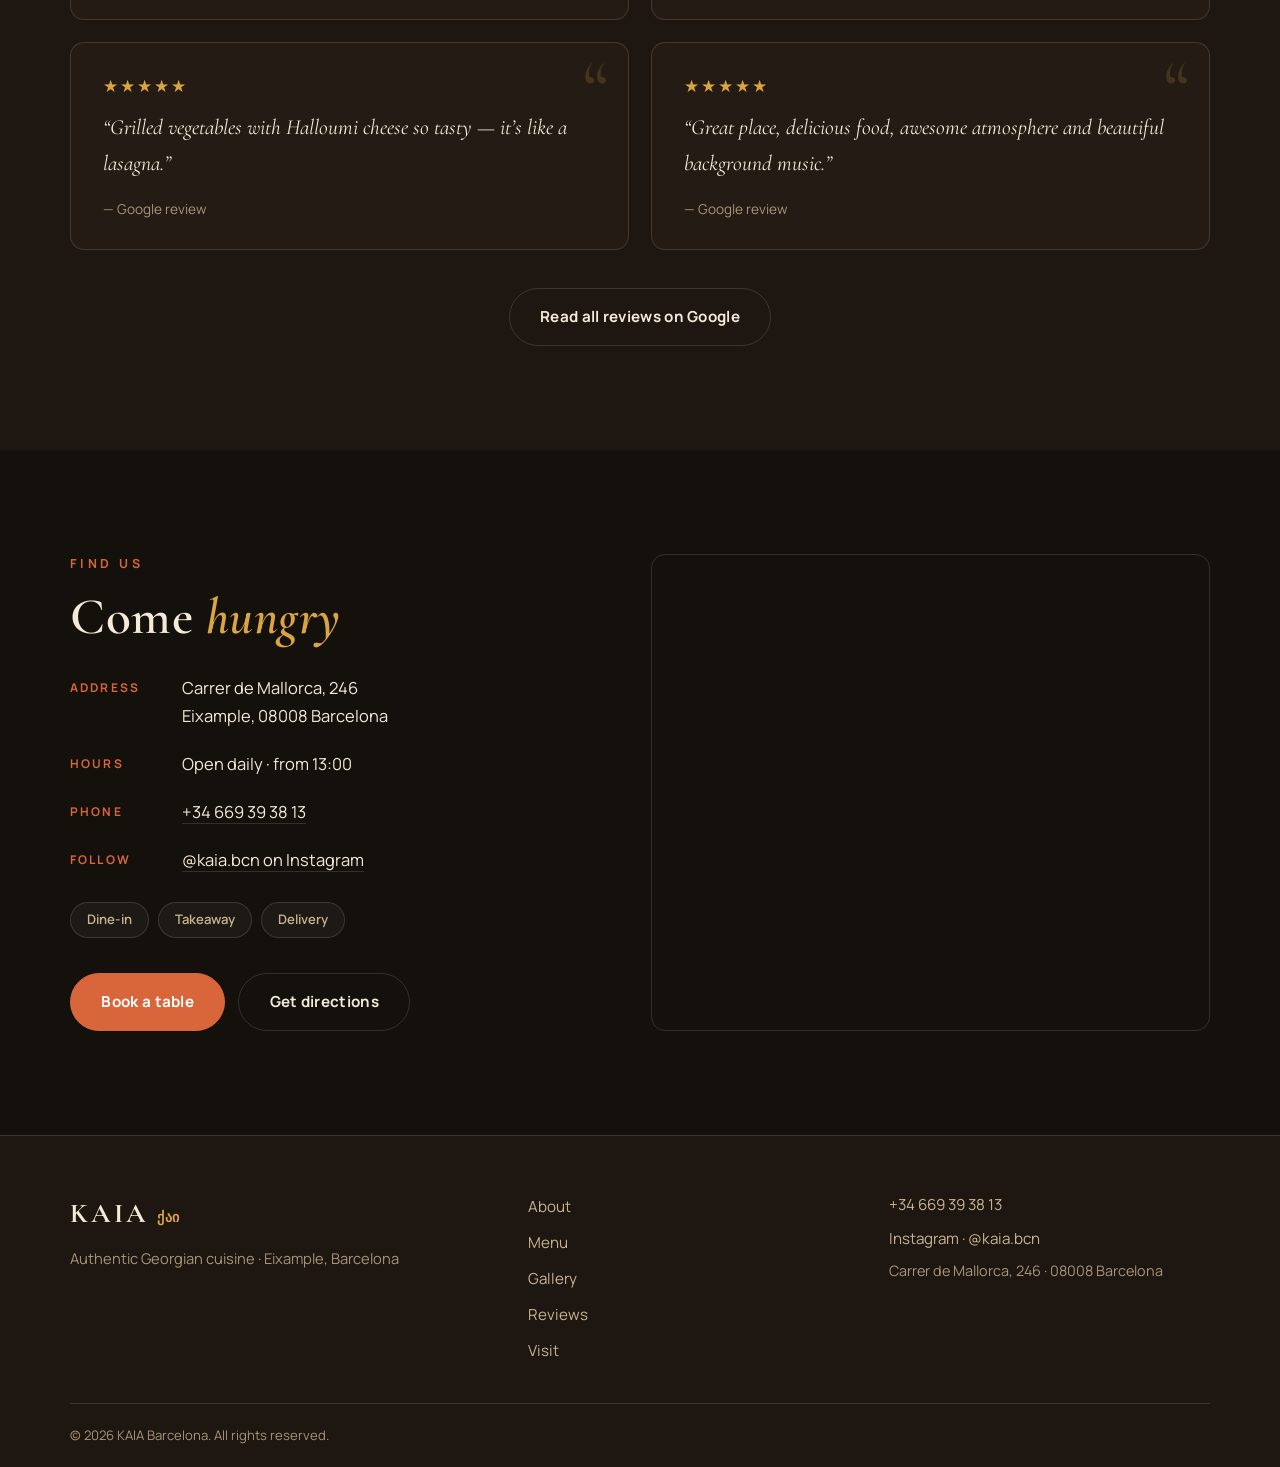
==== commit d1733349: "Update image source for Khinkali dumplings" ====
--- a/index.html
+++ b/index.html
@@ -153,7 +153,7 @@
         <div class="gallery-grid">
           <figure class="g-item g-wide reveal"><img src="https://images.unsplash.com/photo-1552566626-52f8b828add9?auto=format&fit=crop&w=1400&q=80" alt="Warm modern restaurant dining room" loading="lazy" /></figure>
           <figure class="g-item reveal"><img src="https://images.unsplash.com/photo-1544025162-d76694265947?auto=format&fit=crop&w=900&q=80" alt="Adjaruli khachapuri on a wooden board" loading="lazy" /></figure>
-          <figure class="g-item reveal"><img src="https://images.unsplash.com/photo-1551183053-17ac80f4b0d5?auto=format&fit=crop&w=900&q=80" alt="Khinkali dumplings with spices" loading="lazy" /></figure>
+          <figure class="g-item reveal"><img src="watermarked_img_13547739805875191057.jpg"auto=format&fit=crop&w=900&q=80" alt="Khinkali dumplings with spices" loading="lazy" /></figure>
           <figure class="g-item g-wide reveal"><img src="https://images.unsplash.com/photo-1559847844-5315695dadae?auto=format&fit=crop&w=1400&q=80" alt="Georgian cheese bread with egg yolk" loading="lazy" /></figure>
           <figure class="g-item reveal"><img src="https://images.unsplash.com/photo-1555939594-58d7cb561ad1?auto=format&fit=crop&w=900&q=80" alt="Georgian spread with wine and skewers" loading="lazy" /></figure>
           <figure class="g-item reveal"><img src="https://images.unsplash.com/photo-1547592166-23ac45744acd?auto=format&fit=crop&w=900&q=80" alt="Georgian sharing plates on a dark table" loading="lazy" /></figure>
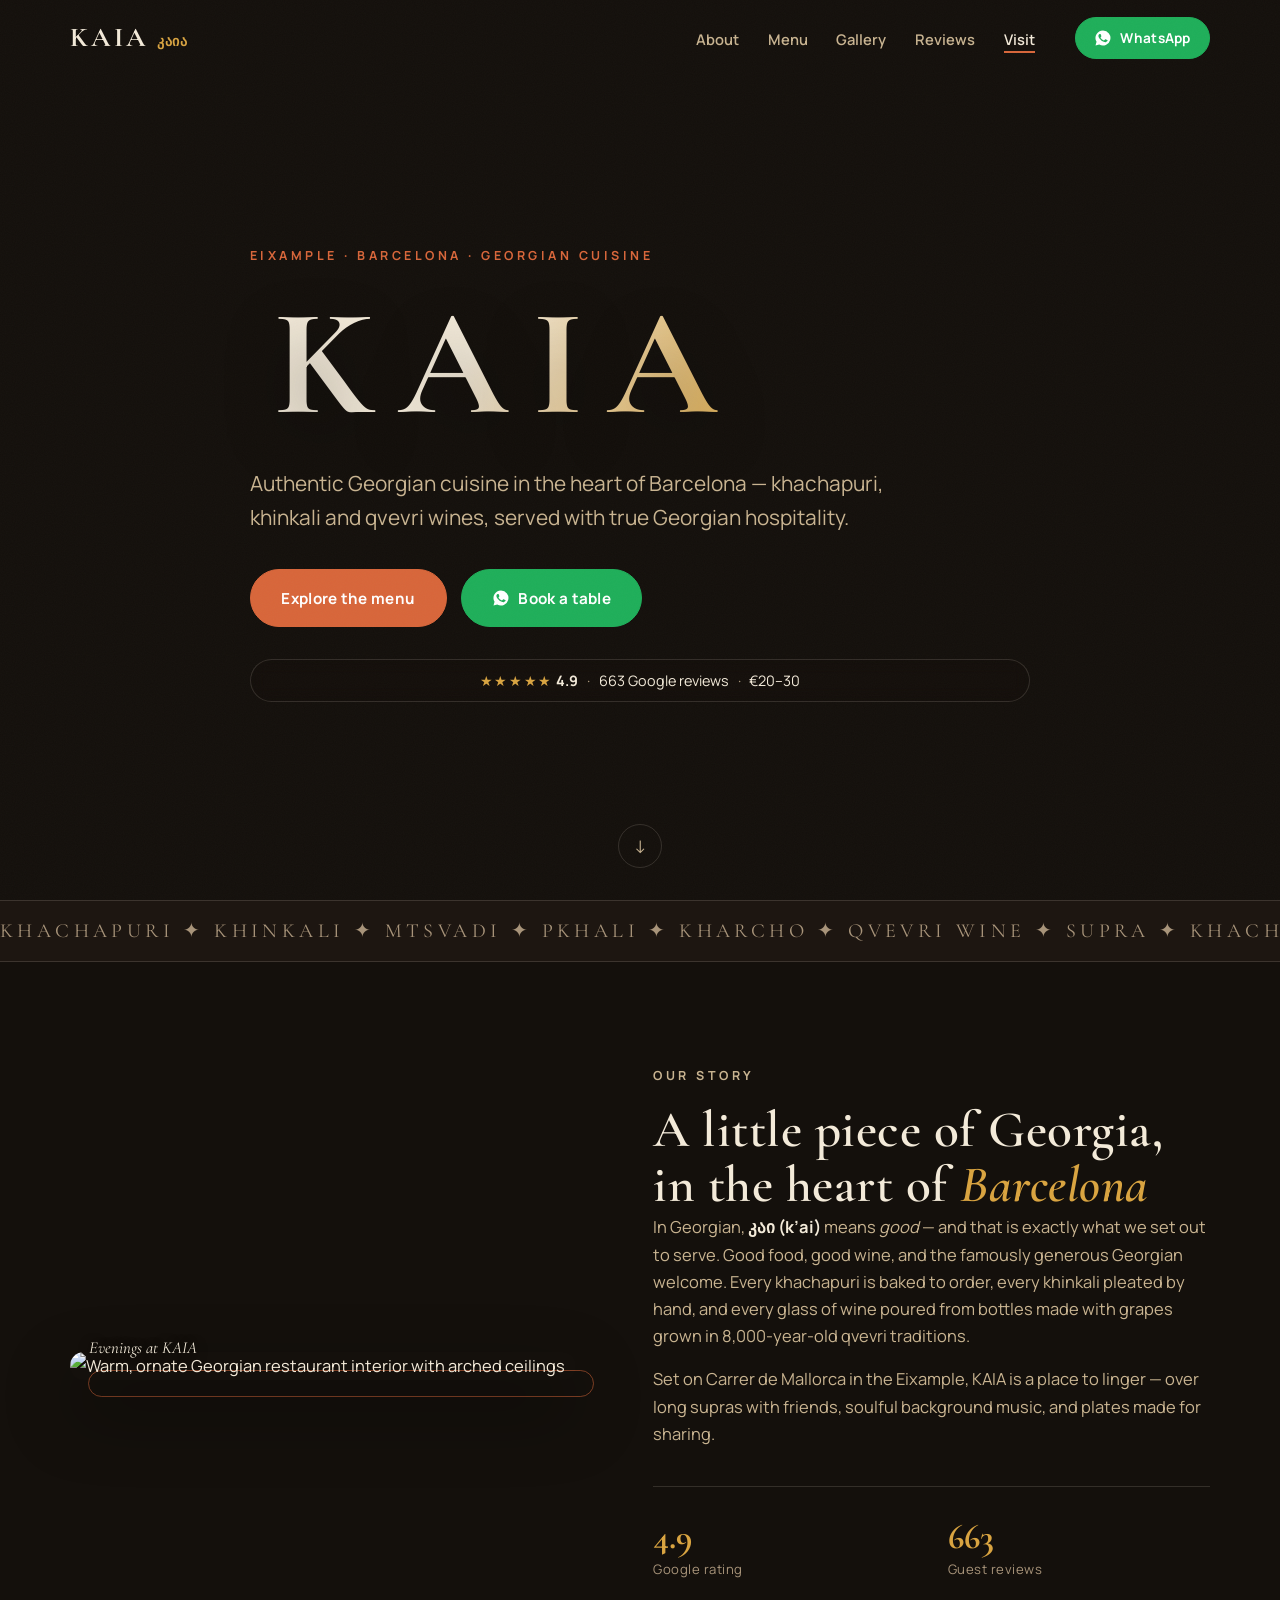
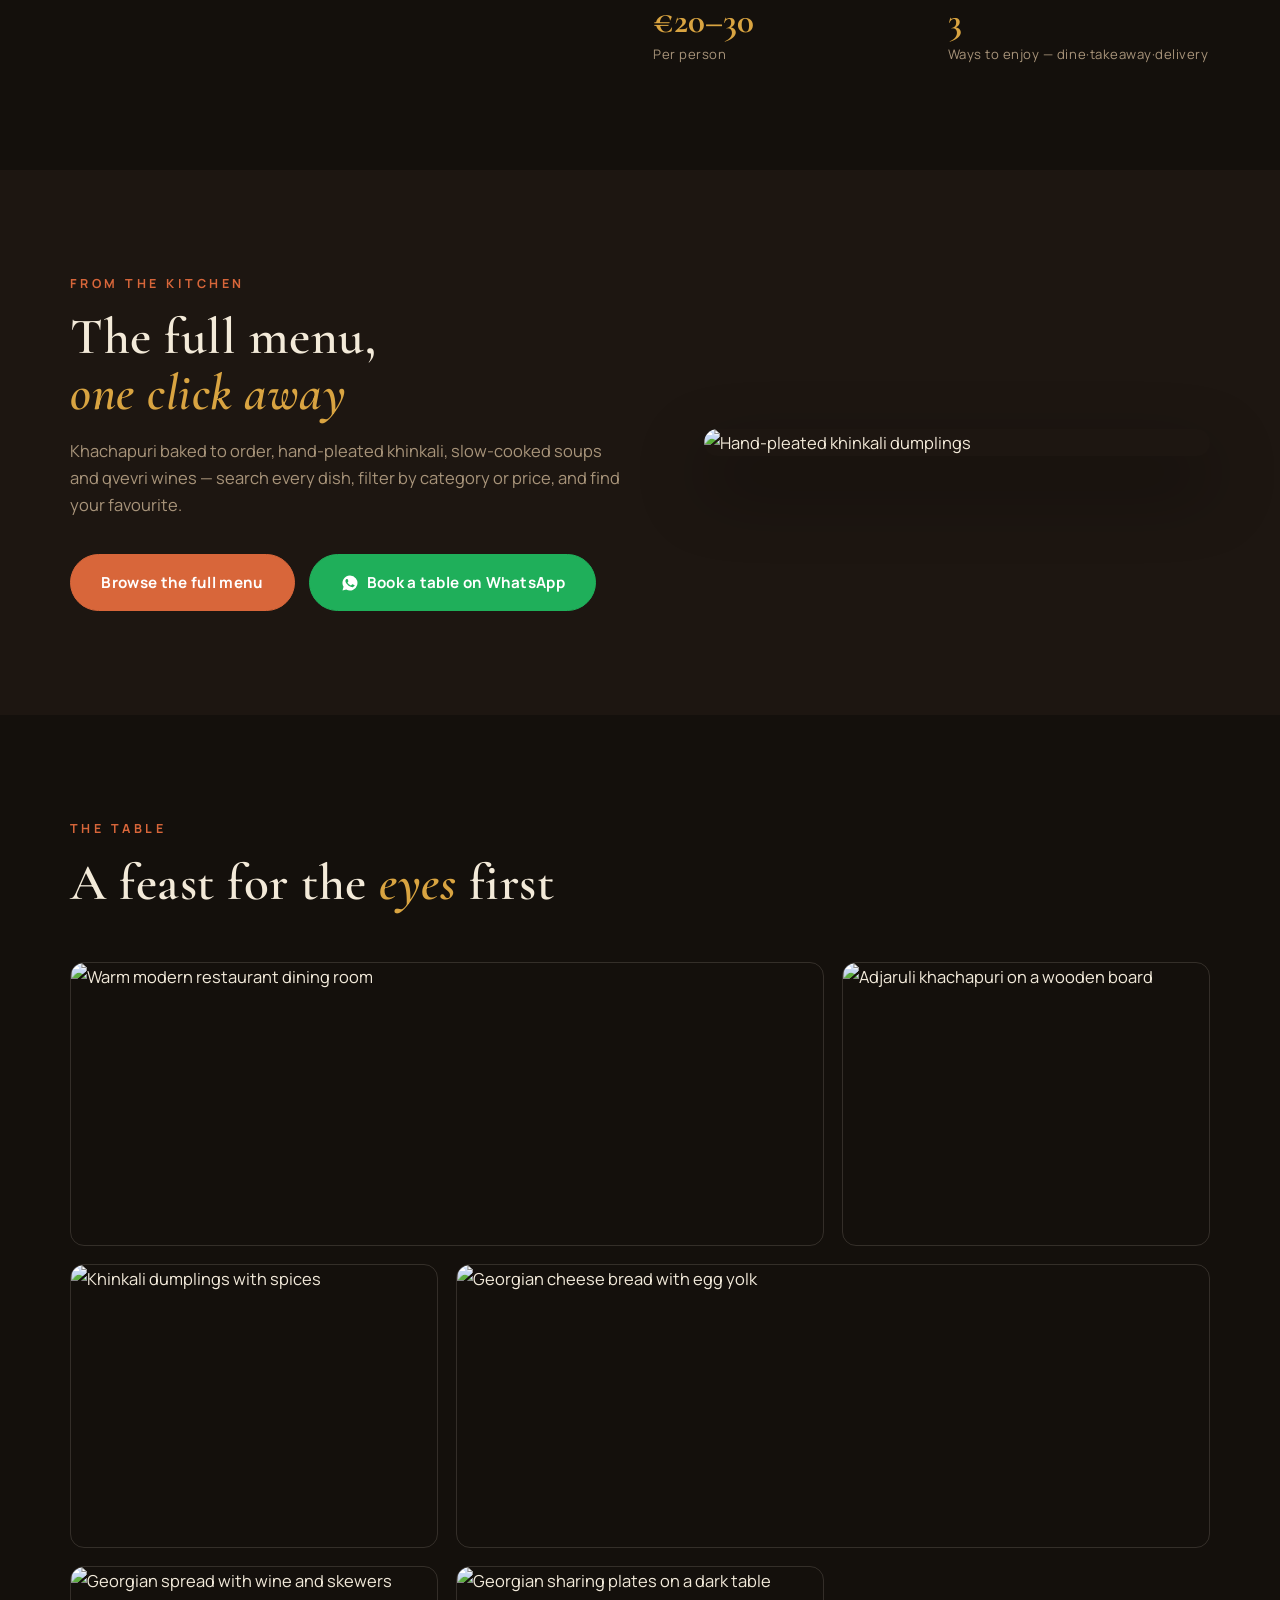
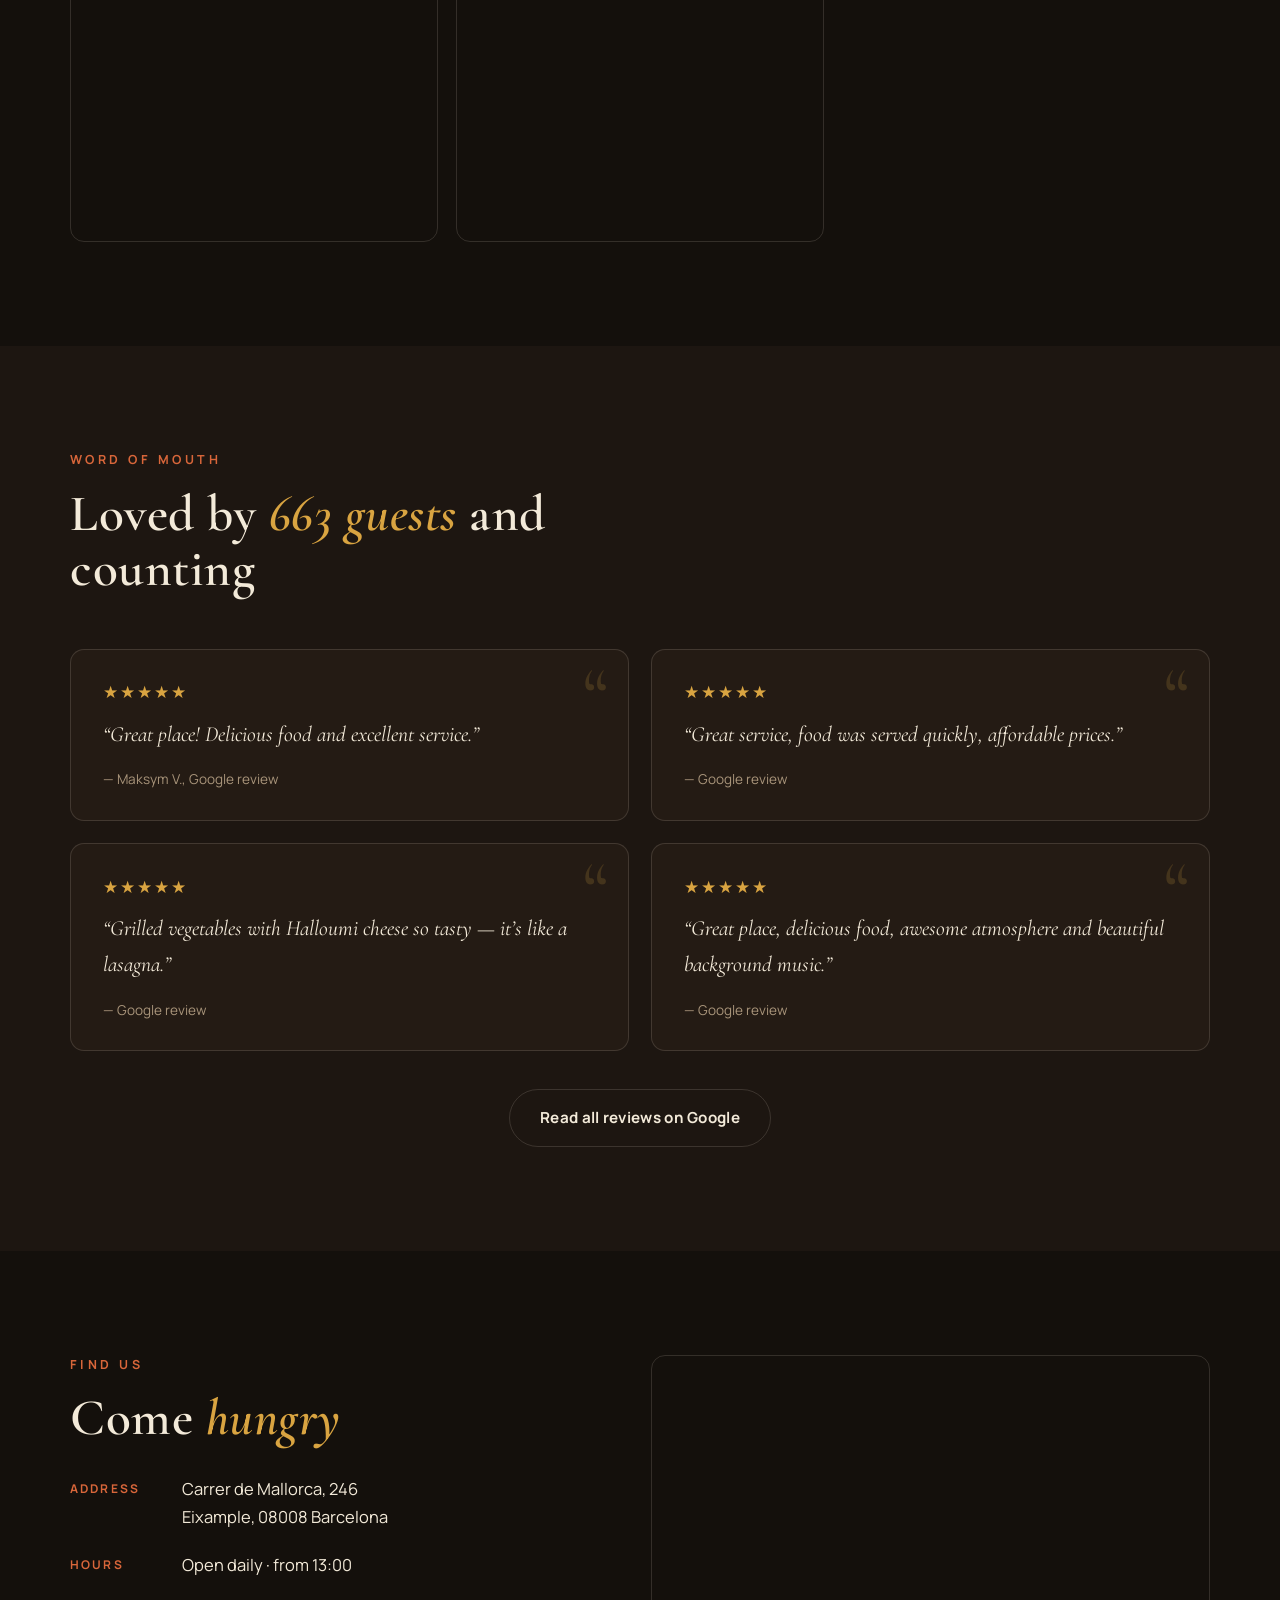
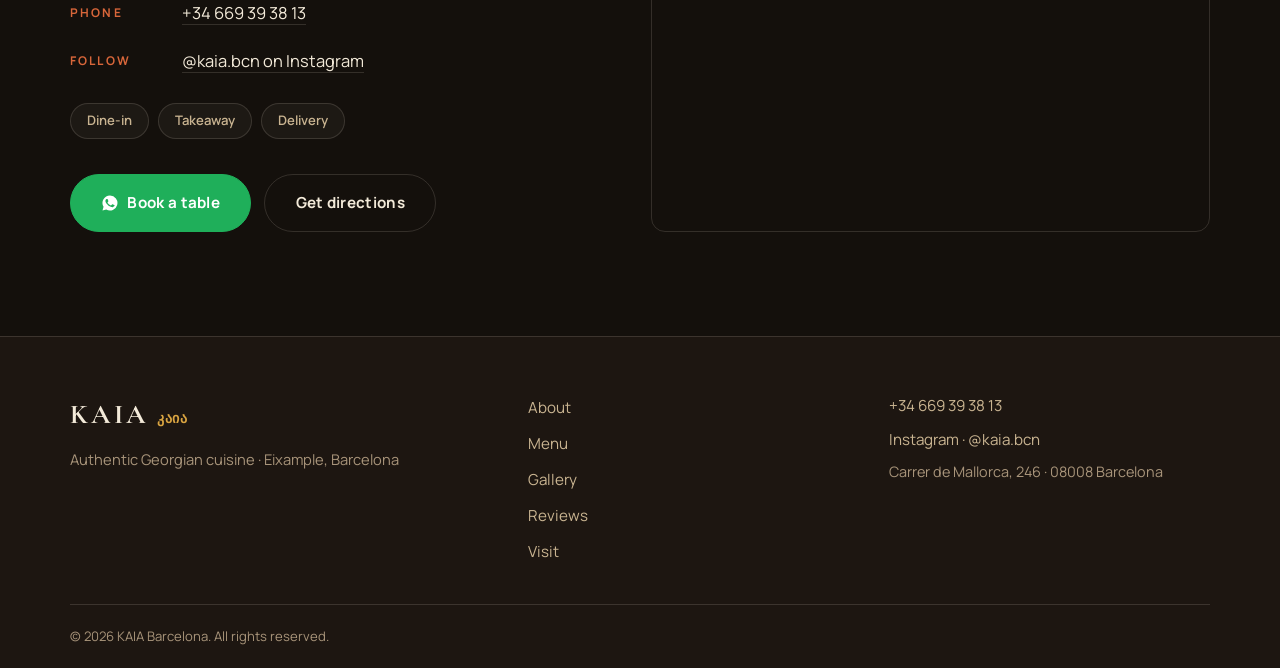
==== commit db38b692: "Add files via upload" ====
--- a/index.html
+++ b/index.html
@@ -7,8 +7,8 @@
   <meta name="description" content="KAIA — authentic Georgian cuisine in the heart of Barcelona's Eixample. Khachapuri, khinkali, grilled specialities and qvevri wines. Rated 4.9 on Google. Carrer de Mallorca 246." />
   <meta property="og:title" content="KAIA · Authentic Georgian Restaurant — Barcelona" />
   <meta property="og:description" content="Khachapuri, khinkali and qvevri wines in the heart of Eixample. Rated 4.9 by 660+ guests." />
-  <meta property="og:image" content="https://images.unsplash.com/photo-1544025162-d76694265947?auto=format&fit=crop&w=1200&q=80" />
-  <link rel="icon" href="data:image/svg+xml,<svg xmlns='http://www.w3.org/2000/svg' viewBox='0 0 100 100'><text y='.9em' font-size='90'>🍷</text></svg>" />
+  <meta property="og:image" content="images/hero.jpg" />
+  <link rel="icon" href="data:image/svg+xml,<svg xmlns='http://www.w3.org/2000/svg' viewBox='0 0 100 100'><text y='.9em' font-size='90'>&#127863;</text></svg>" />
   <link rel="preconnect" href="https://fonts.googleapis.com" />
   <link rel="preconnect" href="https://fonts.gstatic.com" crossorigin />
   <link href="https://fonts.googleapis.com/css2?family=Cormorant+Garamond:ital,wght@0,500;0,600;0,700;1,500&family=Manrope:wght@400;500;600;700;800&display=swap" rel="stylesheet" />
@@ -17,24 +17,26 @@
 <body>
   <div class="grain" aria-hidden="true"></div>
 
+  <!-- ============ HEADER ============ -->
   <header class="site-header" id="top">
     <nav class="nav container">
-      <a class="brand" href="#top">KAIA<span class="brand-geo">ქაი</span></a>
+      <a class="brand" href="#top">KAIA<span class="brand-geo">&#4313;&#4304;&#4312;&#4304;</span></a>
       <button class="nav-toggle" aria-label="Open menu" aria-expanded="false">
         <span></span><span></span><span></span>
       </button>
       <ul class="nav-links">
         <li><a href="#about">About</a></li>
-        <li><a href="#menu">Menu</a></li>
+        <li><a href="menu.html">Menu</a></li>
         <li><a href="#gallery">Gallery</a></li>
         <li><a href="#reviews">Reviews</a></li>
         <li><a href="#visit">Visit</a></li>
       </ul>
-      <a class="btn btn-small nav-cta" href="tel:+34669393813">+34 669 39 38 13</a>
+      <a class="btn btn-small btn-wa nav-cta" href="https://wa.me/34669393813?text=Hello%20KAIA!%20I%27d%20like%20to%20book%20a%20table." target="_blank" rel="noopener"><svg viewBox="0 0 24 24" fill="currentColor" aria-hidden="true"><path d="M12 2a10 10 0 0 0-8.6 15.1L2 22l5-1.3A10 10 0 1 0 12 2zm5.5 14.1c-.2.7-1.3 1.3-1.9 1.4-.5.1-1.1.1-1.8-.1-.4-.1-1-.3-1.7-.6-2.9-1.3-4.8-4.2-5-4.4-.1-.2-1.2-1.6-1.2-3s.8-2.1 1-2.4c.3-.3.6-.4.8-.4h.6c.2 0 .4 0 .6.5l.9 2.1c.1.2.1.4 0 .6l-.4.6-.5.5c-.2.2-.3.4-.1.7.2.3.8 1.3 1.7 2.1 1.2 1.1 2.2 1.4 2.5 1.5.3.1.5.1.7-.1l1-1.2c.2-.3.4-.2.7-.1l2.1 1c.3.2.5.3.6.4.1.2.1.7-.1 1.1z"/></svg><span>WhatsApp</span></a>
     </nav>
   </header>
 
   <main>
+    <!-- ============ HERO ============ -->
     <section class="hero">
       <div class="hero-bg" role="img" aria-label="Adjaruli khachapuri — Georgian cheese bread with egg and butter"></div>
       <div class="hero-scrim" aria-hidden="true"></div>
@@ -44,17 +46,21 @@
         <p class="hero-sub reveal">Authentic Georgian cuisine in the heart of Barcelona &mdash;
           khachapuri, khinkali and qvevri wines, served with true Georgian hospitality.</p>
         <div class="hero-cta reveal">
-          <a class="btn" href="#menu">Explore the menu</a>
-          <a class="btn btn-ghost" href="tel:+34669393813">Book a table</a>
+          <a class="btn" href="menu.html">Explore the menu</a>
+          <a class="btn btn-wa" href="https://wa.me/34669393813?text=Hello%20KAIA!%20I%27d%20like%20to%20book%20a%20table." target="_blank" rel="noopener"><svg viewBox="0 0 24 24" fill="currentColor" aria-hidden="true"><path d="M12 2a10 10 0 0 0-8.6 15.1L2 22l5-1.3A10 10 0 1 0 12 2zm5.5 14.1c-.2.7-1.3 1.3-1.9 1.4-.5.1-1.1.1-1.8-.1-.4-.1-1-.3-1.7-.6-2.9-1.3-4.8-4.2-5-4.4-.1-.2-1.2-1.6-1.2-3s.8-2.1 1-2.4c.3-.3.6-.4.8-.4h.6c.2 0 .4 0 .6.5l.9 2.1c.1.2.1.4 0 .6l-.4.6-.5.5c-.2.2-.3.4-.1.7.2.3.8 1.3 1.7 2.1 1.2 1.1 2.2 1.4 2.5 1.5.3.1.5.1.7-.1l1-1.2c.2-.3.4-.2.7-.1l2.1 1c.3.2.5.3.6.4.1.2.1.7-.1 1.1z"/></svg><span>Book a table</span></a>
         </div>
         <div class="rating-pill reveal">
-          <span class="stars" aria-hidden="true">&#9733;&#9733;&#9733;&#9733;&#9733;</span>
-          <strong>4.9</strong>&nbsp;&middot;&nbsp;663 Google reviews&nbsp;&middot;&nbsp;&#8364;20&ndash;30
+          <span class="rp-seg"><span class="stars" aria-hidden="true">&#9733;&#9733;&#9733;&#9733;&#9733;</span> <strong>4.9</strong></span>
+          <span class="rp-sep" aria-hidden="true">&middot;</span>
+          <span class="rp-seg">663 Google reviews</span>
+          <span class="rp-sep" aria-hidden="true">&middot;</span>
+          <span class="rp-seg">&#8364;20&ndash;30</span>
         </div>
       </div>
       <a class="scroll-hint" href="#about" aria-label="Scroll to about section">&#8595;</a>
     </section>
 
+    <!-- ============ MARQUEE ============ -->
     <div class="marquee" aria-hidden="true">
       <div class="marquee-track">
         <span>Khachapuri &#10022; Khinkali &#10022; Mtsvadi &#10022; Pkhali &#10022; Kharcho &#10022; Qvevri Wine &#10022; Supra &#10022;&nbsp;</span>
@@ -62,16 +68,17 @@
       </div>
     </div>
 
+    <!-- ============ ABOUT ============ -->
     <section class="section" id="about">
       <div class="container about-grid">
         <figure class="about-media reveal">
-          <img src="https://images.unsplash.com/photo-1517248135467-4c7edcad34c4?auto=format&fit=crop&w=1200&q=80" alt="Warm, ornate Georgian restaurant interior with arched ceilings" loading="lazy" />
+          <img src="images/about.jpg" alt="Warm, ornate Georgian restaurant interior with arched ceilings" loading="lazy" />
           <figcaption>Evenings at KAIA</figcaption>
         </figure>
         <div class="about-text">
           <p class="eyebrow reveal">Our story</p>
           <h2 class="reveal">A little piece of Georgia,<br />in the heart of <em>Barcelona</em></h2>
-          <p class="reveal">In Georgian, <strong>ქაი (k’ai)</strong> means <em>good</em> &mdash; and that is exactly
+          <p class="reveal">In Georgian, <strong>&#4313;&#4304;&#4312; (k&rsquo;ai)</strong> means <em>good</em> &mdash; and that is exactly
             what we set out to serve. Good food, good wine, and the famously generous Georgian
             welcome. Every khachapuri is baked to order, every khinkali pleated by hand, and every
             glass of wine poured from bottles made with grapes grown in 8,000-year-old qvevri
@@ -88,62 +95,27 @@
       </div>
     </section>
 
+    <!-- ============ MENU TEASER ============ -->
     <section class="section section-alt" id="menu">
-      <div class="container">
-        <div class="section-head">
+      <div class="container teaser-grid">
+        <div class="teaser-text">
           <p class="eyebrow reveal">From the kitchen</p>
-          <h2 class="reveal">Menu <em>highlights</em></h2>
-          <p class="section-lead reveal">The dishes our guests come back for &mdash; baked, pleated and grilled the Georgian way.</p>
-        </div>
-        <div class="menu-grid">
-          <article class="dish-card reveal">
-            <div class="dish-media"><img src="https://images.unsplash.com/photo-1559847844-5315695dadae?auto=format&fit=crop&w=900&q=80" alt="Adjaruli khachapuri with molten cheese, egg and butter" loading="lazy" /></div>
-            <div class="dish-body">
-              <div class="dish-top"><h3>Adjaruli Khachapuri</h3><span class="price">&#8364;12</span></div>
-              <p>Boat-shaped bread filled with molten sulguni cheese, finished with a golden egg yolk and butter. Stir, tear, dip &mdash; enjoy.</p>
-            </div>
-          </article>
-          <article class="dish-card reveal">
-            <div class="dish-media"><img src="watermarked_img_13547739805875191057.jpg"auto=format&fit=crop&w=900&q=80" alt="Plate of hand-pleated khinkali dumplings" loading="lazy" /></div>
-            <div class="dish-body">
-              <div class="dish-top"><h3>Khinkali</h3><span class="price">&#8364;2.8 / pc</span></div>
-              <p>Hand-pleated soup dumplings with spiced beef and pork. Hold by the knot, sip the broth, then take the bite. Sold in fours.</p>
-            </div>
-          </article>
-          <article class="dish-card reveal">
-            <div class="dish-media"><img src="https://images.unsplash.com/photo-1555939594-58d7cb561ad1?auto=format&fit=crop&w=900&q=80" alt="Georgian table with grilled skewers, khachapuri and red wine" loading="lazy" /></div>
-            <div class="dish-body">
-              <div class="dish-top"><h3>From the Grill</h3><span class="price">&#8364;14</span></div>
-              <p>Mtsvadi skewers and grilled vegetables with halloumi &mdash; a guest favourite, served straight off the coals.</p>
-            </div>
-          </article>
-          <article class="dish-card reveal">
-            <div class="dish-media"><img src="https://images.unsplash.com/photo-1547592166-23ac45744acd?auto=format&fit=crop&w=900&q=80" alt="Assorted Georgian starters and dips on a sharing plate" loading="lazy" /></div>
-            <div class="dish-body">
-              <div class="dish-top"><h3>Pkhali &amp; Starters</h3><span class="price">&#8364;8</span></div>
-              <p>Walnut-and-spinach pkhali, creamy badrijani eggplant rolls and warm fresh bread &mdash; made for the middle of the table.</p>
-            </div>
-          </article>
-          <article class="dish-card reveal">
-            <div class="dish-media"><img src="https://images.unsplash.com/photo-1544025162-d76694265947?auto=format&fit=crop&w=900&q=80" alt="Rustic Georgian table with khinkali on a wooden board" loading="lazy" /></div>
-            <div class="dish-body">
-              <div class="dish-top"><h3>Kharcho</h3><span class="price">&#8364;9</span></div>
-              <p>Hearty beef and walnut soup, slow-cooked with tkemali plum and warm spices. Ask for bread to mop up every last drop.</p>
-            </div>
-          </article>
-          <article class="dish-card dish-card-accent reveal">
-            <div class="dish-body">
-              <p class="eyebrow">Qvevri wines</p>
-              <h3>8,000 years<br />in every glass</h3>
-              <p>Georgia is the birthplace of wine. Our cellar ranges from amber Rkatsiteli to bold Saperavi, poured by the glass or the carafe.</p>
-              <a class="btn btn-light" href="tel:+34669393813">Ask about today&rsquo;s selection</a>
-            </div>
-          </article>
-        </div>
-        <p class="menu-note reveal">Dishes and prices shown are examples &mdash; call us for the full, current menu.</p>
-      </div>
-    </section>
-
+          <h2 class="reveal">The full menu,<br /><em>one click away</em></h2>
+          <p class="section-lead reveal">Khachapuri baked to order, hand-pleated khinkali, slow-cooked
+            soups and qvevri wines &mdash; search every dish, filter by category or price, and find
+            your favourite.</p>
+          <div class="hero-cta reveal">
+            <a class="btn" href="menu.html">Browse the full menu</a>
+            <a class="btn btn-wa" href="https://wa.me/34669393813?text=Hello%20KAIA!%20I%27d%20like%20to%20book%20a%20table." target="_blank" rel="noopener"><svg viewBox="0 0 24 24" fill="currentColor" aria-hidden="true"><path d="M12 2a10 10 0 0 0-8.6 15.1L2 22l5-1.3A10 10 0 1 0 12 2zm5.5 14.1c-.2.7-1.3 1.3-1.9 1.4-.5.1-1.1.1-1.8-.1-.4-.1-1-.3-1.7-.6-2.9-1.3-4.8-4.2-5-4.4-.1-.2-1.2-1.6-1.2-3s.8-2.1 1-2.4c.3-.3.6-.4.8-.4h.6c.2 0 .4 0 .6.5l.9 2.1c.1.2.1.4 0 .6l-.4.6-.5.5c-.2.2-.3.4-.1.7.2.3.8 1.3 1.7 2.1 1.2 1.1 2.2 1.4 2.5 1.5.3.1.5.1.7-.1l1-1.2c.2-.3.4-.2.7-.1l2.1 1c.3.2.5.3.6.4.1.2.1.7-.1 1.1z"/></svg><span>Book a table on WhatsApp</span></a>
+          </div>
+        </div>
+        <figure class="teaser-media reveal">
+          <img src="images/dish-khinkali.jpg" alt="Hand-pleated khinkali dumplings" loading="lazy" />
+        </figure>
+      </div>
+    </section>
+
+    <!-- ============ GALLERY ============ -->
     <section class="section" id="gallery">
       <div class="container">
         <div class="section-head">
@@ -151,16 +123,17 @@
           <h2 class="reveal">A feast for the <em>eyes</em> first</h2>
         </div>
         <div class="gallery-grid">
-          <figure class="g-item g-wide reveal"><img src="https://images.unsplash.com/photo-1552566626-52f8b828add9?auto=format&fit=crop&w=1400&q=80" alt="Warm modern restaurant dining room" loading="lazy" /></figure>
-          <figure class="g-item reveal"><img src="https://images.unsplash.com/photo-1544025162-d76694265947?auto=format&fit=crop&w=900&q=80" alt="Adjaruli khachapuri on a wooden board" loading="lazy" /></figure>
-          <figure class="g-item reveal"><img src="watermarked_img_13547739805875191057.jpg"auto=format&fit=crop&w=900&q=80" alt="Khinkali dumplings with spices" loading="lazy" /></figure>
-          <figure class="g-item g-wide reveal"><img src="https://images.unsplash.com/photo-1559847844-5315695dadae?auto=format&fit=crop&w=1400&q=80" alt="Georgian cheese bread with egg yolk" loading="lazy" /></figure>
-          <figure class="g-item reveal"><img src="https://images.unsplash.com/photo-1555939594-58d7cb561ad1?auto=format&fit=crop&w=900&q=80" alt="Georgian spread with wine and skewers" loading="lazy" /></figure>
-          <figure class="g-item reveal"><img src="https://images.unsplash.com/photo-1547592166-23ac45744acd?auto=format&fit=crop&w=900&q=80" alt="Georgian sharing plates on a dark table" loading="lazy" /></figure>
-        </div>
-      </div>
-    </section>
-
+          <figure class="g-item g-wide reveal"><img src="images/gallery-1.jpg" alt="Warm modern restaurant dining room" loading="lazy" /></figure>
+          <figure class="g-item reveal"><img src="images/gallery-2.jpg" alt="Adjaruli khachapuri on a wooden board" loading="lazy" /></figure>
+          <figure class="g-item reveal"><img src="images/gallery-3.jpg" alt="Khinkali dumplings with spices" loading="lazy" /></figure>
+          <figure class="g-item g-wide reveal"><img src="images/gallery-4.jpg" alt="Georgian cheese bread with egg yolk" loading="lazy" /></figure>
+          <figure class="g-item reveal"><img src="images/dish-grill.jpg" alt="Georgian spread with wine and skewers" loading="lazy" /></figure>
+          <figure class="g-item reveal"><img src="images/dish-pkhali.jpg" alt="Georgian sharing plates on a dark table" loading="lazy" /></figure>
+        </div>
+      </div>
+    </section>
+
+    <!-- ============ REVIEWS ============ -->
     <section class="section section-alt" id="reviews">
       <div class="container">
         <div class="section-head">
@@ -195,6 +168,7 @@
       </div>
     </section>
 
+    <!-- ============ VISIT ============ -->
     <section class="section" id="visit">
       <div class="container visit-grid">
         <div class="visit-info">
@@ -224,7 +198,7 @@
             <span class="chip">Delivery</span>
           </div>
           <div class="visit-cta reveal">
-            <a class="btn" href="tel:+34669393813">Book a table</a>
+            <a class="btn btn-wa" href="https://wa.me/34669393813?text=Hello%20KAIA!%20I%27d%20like%20to%20book%20a%20table." target="_blank" rel="noopener"><svg viewBox="0 0 24 24" fill="currentColor" aria-hidden="true"><path d="M12 2a10 10 0 0 0-8.6 15.1L2 22l5-1.3A10 10 0 1 0 12 2zm5.5 14.1c-.2.7-1.3 1.3-1.9 1.4-.5.1-1.1.1-1.8-.1-.4-.1-1-.3-1.7-.6-2.9-1.3-4.8-4.2-5-4.4-.1-.2-1.2-1.6-1.2-3s.8-2.1 1-2.4c.3-.3.6-.4.8-.4h.6c.2 0 .4 0 .6.5l.9 2.1c.1.2.1.4 0 .6l-.4.6-.5.5c-.2.2-.3.4-.1.7.2.3.8 1.3 1.7 2.1 1.2 1.1 2.2 1.4 2.5 1.5.3.1.5.1.7-.1l1-1.2c.2-.3.4-.2.7-.1l2.1 1c.3.2.5.3.6.4.1.2.1.7-.1 1.1z"/></svg><span>Book a table</span></a>
             <a class="btn btn-ghost" href="https://www.google.com/maps/dir/?api=1&destination=Carrer+de+Mallorca+246,+08008+Barcelona" target="_blank" rel="noopener">Get directions</a>
           </div>
         </div>
@@ -238,15 +212,16 @@
     </section>
   </main>
 
+  <!-- ============ FOOTER ============ -->
   <footer class="site-footer">
     <div class="container footer-grid">
       <div>
-        <a class="brand" href="#top">KAIA<span class="brand-geo">ქაი</span></a>
+        <a class="brand" href="#top">KAIA<span class="brand-geo">&#4313;&#4304;&#4312;&#4304;</span></a>
         <p class="footer-tag">Authentic Georgian cuisine &middot; Eixample, Barcelona</p>
       </div>
       <ul class="footer-links">
         <li><a href="#about">About</a></li>
-        <li><a href="#menu">Menu</a></li>
+        <li><a href="menu.html">Menu</a></li>
         <li><a href="#gallery">Gallery</a></li>
         <li><a href="#reviews">Reviews</a></li>
         <li><a href="#visit">Visit</a></li>
--- a/style.css
+++ b/style.css
@@ -36,11 +36,13 @@
 
 .container { width: min(1140px, 92%); margin-inline: auto; }
 
+/* subtle film grain */
 .grain {
   position: fixed; inset: 0; z-index: 200; pointer-events: none; opacity: .05;
   background-image: url("data:image/svg+xml,%3Csvg xmlns='http://www.w3.org/2000/svg' width='140' height='140'%3E%3Cfilter id='n'%3E%3CfeTurbulence type='fractalNoise' baseFrequency='0.9' numOctaves='2'/%3E%3C/filter%3E%3Crect width='100%25' height='100%25' filter='url(%23n)' opacity='0.55'/%3E%3C/svg%3E");
 }
 
+/* ---------- typography ---------- */
 h1, h2, h3 { font-family: var(--font-display); font-weight: 600; line-height: 1.08; }
 h2 { font-size: clamp(2.1rem, 4.4vw, 3.2rem); letter-spacing: .01em; }
 h2 em { font-style: italic; color: var(--amber); }
@@ -50,6 +52,7 @@
   color: var(--terra); margin-bottom: 1rem;
 }
 
+/* ---------- buttons ---------- */
 .btn {
   display: inline-block; padding: .95rem 1.9rem; border-radius: 999px;
   background: var(--terra); color: #fff; font-weight: 700; font-size: .95rem;
@@ -63,6 +66,7 @@
 .btn-light:hover { background: #fff; border-color: #fff; color: var(--ink); }
 .btn-small { padding: .55rem 1.15rem; font-size: .85rem; }
 
+/* ---------- header ---------- */
 .site-header {
   position: fixed; inset: 0 0 auto 0; z-index: 100; height: var(--header-h);
   display: flex; align-items: center;
@@ -93,10 +97,11 @@
 .nav-cta { margin-left: .5rem; }
 .nav-toggle { display: none; }
 
+/* ---------- hero ---------- */
 .hero { position: relative; min-height: 100svh; display: flex; align-items: center; }
 .hero-bg {
   position: absolute; inset: 0;
-  background: url("https://images.unsplash.com/photo-1544025162-d76694265947?auto=format&fit=crop&w=1800&q=80") center 32% / cover no-repeat;
+  background: url("images/hero.jpg") center 32% / cover no-repeat;
   transform: scale(1.04);
   animation: heroDrift 18s ease-in-out infinite alternate;
 }
@@ -131,6 +136,7 @@
 .scroll-hint:hover { color: var(--cream); border-color: var(--sand); }
 @keyframes hintFloat { 0%,100% { transform: translate(-50%, 0); } 50% { transform: translate(-50%, 8px); } }
 
+/* ---------- marquee ---------- */
 .marquee { overflow: hidden; border-block: 1px solid var(--line); background: var(--coal); padding: .85rem 0; }
 .marquee-track { display: flex; width: max-content; animation: marquee 26s linear infinite; }
 .marquee-track span {
@@ -139,11 +145,13 @@
 }
 @keyframes marquee { to { transform: translateX(-50%); } }
 
+/* ---------- sections ---------- */
 .section { padding: 6.5rem 0; }
 .section-alt { background: var(--coal); }
 .section-head { max-width: 640px; margin-bottom: 3.2rem; }
 .section-lead { color: var(--muted); margin-top: 1rem; }
 
+/* ---------- about ---------- */
 .about-grid { display: grid; grid-template-columns: 1fr 1.1fr; gap: clamp(2.5rem, 6vw, 5rem); align-items: center; }
 .about-media { position: relative; }
 .about-media img { border-radius: var(--radius); box-shadow: 0 30px 70px rgba(0,0,0,.45); }
@@ -162,6 +170,7 @@
 .stat-num { display: block; font-family: var(--font-display); font-size: 2.2rem; font-weight: 700; color: var(--amber); line-height: 1; }
 .stat-label { font-size: .82rem; color: var(--muted); letter-spacing: .04em; }
 
+/* ---------- menu ---------- */
 .menu-grid { display: grid; grid-template-columns: repeat(3, 1fr); gap: 1.6rem; }
 .dish-card {
   background: var(--panel); border: 1px solid var(--line); border-radius: var(--radius);
@@ -187,6 +196,7 @@
 .dish-card-accent .btn { align-self: flex-start; margin-top: .6rem; }
 .menu-note { margin-top: 2rem; font-size: .85rem; color: var(--muted); font-style: italic; }
 
+/* ---------- gallery ---------- */
 .gallery-grid { display: grid; grid-template-columns: repeat(3, 1fr); gap: 1.1rem; }
 .g-item { border-radius: var(--radius); overflow: hidden; border: 1px solid var(--line); }
 .g-wide { grid-column: span 2; }
@@ -194,6 +204,7 @@
 .g-wide img { aspect-ratio: 8 / 3; }
 .g-item:hover img { transform: scale(1.05); filter: saturate(1.1); }
 
+/* ---------- reviews ---------- */
 .review-grid { display: grid; grid-template-columns: repeat(2, 1fr); gap: 1.4rem; }
 .review-card {
   background: var(--panel); border: 1px solid var(--line); border-radius: var(--radius);
@@ -207,6 +218,7 @@
 .review-card footer { font-size: .85rem; color: var(--muted); }
 .reviews-cta { margin-top: 2.4rem; text-align: center; }
 
+/* ---------- visit ---------- */
 .visit-grid { display: grid; grid-template-columns: 1fr 1.1fr; gap: clamp(2.5rem, 6vw, 4.5rem); align-items: stretch; }
 .info-list { margin-top: 1.8rem; display: grid; gap: 1.3rem; }
 .info-list li { display: grid; grid-template-columns: 96px 1fr; gap: 1rem; align-items: start; }
@@ -222,6 +234,7 @@
 .visit-map { border-radius: var(--radius); overflow: hidden; border: 1px solid var(--line); min-height: 420px; }
 .visit-map iframe { width: 100%; height: 100%; min-height: 420px; border: 0; display: block; filter: grayscale(.35) contrast(1.02); }
 
+/* ---------- footer ---------- */
 .site-footer { border-top: 1px solid var(--line); background: var(--coal); padding: 3.5rem 0 0; }
 .footer-grid { display: grid; grid-template-columns: 1.3fr 1fr 1fr; gap: 2.5rem; padding-bottom: 2.5rem; }
 .footer-tag { color: var(--muted); font-size: .92rem; margin-top: .6rem; }
@@ -233,6 +246,7 @@
 .footer-bottom { border-top: 1px solid var(--line); padding-block: 1.3rem; }
 .footer-bottom p { color: var(--muted); font-size: .82rem; }
 
+/* ---------- reveal animations ---------- */
 .reveal { opacity: 0; transform: translateY(26px); transition: opacity .7s ease, transform .7s ease; }
 .reveal.visible { opacity: 1; transform: none; }
 .menu-grid .reveal:nth-child(2), .review-grid .reveal:nth-child(2) { transition-delay: .08s; }
@@ -245,6 +259,7 @@
   .hero-bg, .marquee-track, .scroll-hint { animation: none; }
 }
 
+/* ---------- responsive ---------- */
 @media (max-width: 900px) {
   .menu-grid, .gallery-grid { grid-template-columns: repeat(2, 1fr); }
   .about-grid, .visit-grid { grid-template-columns: 1fr; }
@@ -278,3 +293,173 @@
   .hero-cta .btn { width: 100%; text-align: center; }
   .section { padding: 4.5rem 0; }
 }
+
+/* ---------- WhatsApp buttons ---------- */
+.btn svg { width: 18px; height: 18px; flex: none; }
+.btn { display: inline-flex; align-items: center; justify-content: center; gap: .5rem; }
+.btn-wa { background: #1faf5a; border-color: #1faf5a; }
+.btn-wa:hover { background: #178f49; border-color: #178f49; box-shadow: 0 12px 28px rgba(31, 175, 90, .28); }
+
+/* ---------- menu teaser (home page) ---------- */
+.teaser-grid { display: grid; grid-template-columns: 1.1fr 1fr; gap: clamp(2.5rem, 6vw, 5rem); align-items: center; }
+.teaser-media { position: relative; }
+.teaser-media img { border-radius: var(--radius); box-shadow: 0 30px 70px rgba(0,0,0,.45); }
+.teaser-media::before {
+  content: ""; position: absolute; inset: -1.1rem 1.1rem 1.1rem -1.1rem; z-index: -1;
+  border: 1px solid var(--amber); border-radius: var(--radius); opacity: .5;
+}
+
+/* ---------- menu page hero ---------- */
+.page-hero { position: relative; padding: calc(var(--header-h) + 5.5rem) 0 4.5rem; overflow: hidden; }
+.page-hero-bg {
+  position: absolute; inset: 0; background-position: center 30%; background-size: cover;
+  transform: scale(1.05);
+}
+.page-hero-scrim {
+  position: absolute; inset: 0;
+  background: linear-gradient(180deg, rgba(20,16,12,.72), rgba(20,16,12,.88));
+}
+.page-hero-inner { position: relative; z-index: 2; }
+.page-hero h1 { font-size: clamp(3rem, 8vw, 5.5rem); letter-spacing: .04em; }
+.page-hero p.reveal { color: var(--sand); margin-top: .8rem; max-width: 36em; }
+
+/* ---------- menu tools (sticky) ---------- */
+.menu-tools {
+  position: sticky; top: var(--header-h); z-index: 90;
+  background: rgba(20, 16, 12, .9); backdrop-filter: blur(14px); -webkit-backdrop-filter: blur(14px);
+  border-block: 1px solid var(--line); padding: 1.1rem 0;
+}
+.search-wrap { position: relative; margin-bottom: .9rem; }
+.search-icon {
+  position: absolute; left: 1.1rem; top: 50%; transform: translateY(-50%);
+  width: 19px; height: 19px; color: var(--muted); pointer-events: none;
+}
+#menu-search {
+  width: 100%; padding: .95rem 1.2rem .95rem 3rem; border-radius: 999px;
+  background: var(--panel); border: 1px solid var(--line); color: var(--cream);
+  font-family: var(--font-body); font-size: 1rem; outline: none;
+  transition: border-color .25s ease, box-shadow .25s ease;
+}
+#menu-search::placeholder { color: var(--muted); }
+#menu-search:focus { border-color: var(--terra); box-shadow: 0 0 0 3px rgba(216, 102, 58, .18); }
+
+.filter-row { display: flex; flex-wrap: wrap; gap: .8rem; align-items: center; justify-content: space-between; }
+.cat-chips { display: flex; flex-wrap: wrap; gap: .5rem; }
+.cat-chip {
+  padding: .45rem 1.05rem; border-radius: 999px; font-family: var(--font-body);
+  font-size: .85rem; font-weight: 600; cursor: pointer;
+  background: transparent; border: 1px solid var(--line); color: var(--sand);
+  transition: background .25s ease, color .25s ease, border-color .25s ease;
+}
+.cat-chip:hover { border-color: var(--sand); color: var(--cream); }
+.cat-chip.active { background: var(--terra); border-color: var(--terra); color: #fff; }
+.price-select {
+  padding: .5rem 2.2rem .5rem 1.1rem; border-radius: 999px; cursor: pointer;
+  background: var(--panel) url("data:image/svg+xml,%3Csvg xmlns='http://www.w3.org/2000/svg' viewBox='0 0 24 24' fill='none' stroke='%23a8947a' stroke-width='2'%3E%3Cpath d='m6 9 6 6 6-6'/%3E%3C/svg%3E") no-repeat right .9rem center / 14px;
+  border: 1px solid var(--line); color: var(--sand);
+  font-family: var(--font-body); font-size: .88rem; font-weight: 600;
+  appearance: none; -webkit-appearance: none; outline: none;
+  transition: border-color .25s ease;
+}
+.price-select:focus { border-color: var(--terra); }
+.price-select option { background: var(--coal); color: var(--cream); }
+
+/* ---------- menu list: dropdown category bars ---------- */
+.menu-section { padding-top: 3rem; }
+.results-count { font-size: .85rem; color: var(--muted); margin-bottom: 1.4rem; letter-spacing: .04em; }
+.menu-cat { margin-bottom: 1.1rem; }
+.cat-bar {
+  width: 100%; display: flex; align-items: center; gap: 1rem; cursor: pointer;
+  padding: 1.05rem 1.4rem; border-radius: var(--radius); text-align: left;
+  background: var(--panel); border: 1px solid var(--line); color: var(--cream);
+  font-family: var(--font-display); font-size: 1.45rem; font-weight: 600;
+  transition: border-color .25s ease, background .25s ease;
+}
+.cat-bar:hover { border-color: rgba(216,102,58,.55); }
+.cat-name { flex: none; }
+.cat-count { margin-left: auto; font-family: var(--font-body); font-size: .8rem; font-weight: 600; color: var(--muted); }
+.cat-chev { color: var(--terra); font-size: 1.2rem; transition: transform .3s ease; }
+.menu-cat.collapsed .cat-chev { transform: rotate(-90deg); }
+.cat-panel { display: grid; gap: .9rem; padding: .9rem .2rem 0; }
+.menu-cat.collapsed .cat-panel { display: none; }
+
+/* ---------- dish rows (wide list cards) ---------- */
+.menu-item {
+  display: grid; grid-template-columns: 150px 1fr; gap: 1.3rem; align-items: center;
+  background: var(--panel); border: 1px solid var(--line); border-radius: var(--radius);
+  padding: 1rem; transition: border-color .3s ease, box-shadow .3s ease, transform .3s ease;
+}
+.menu-item:hover { border-color: rgba(216,102,58,.5); box-shadow: 0 18px 40px rgba(0,0,0,.35); transform: translateY(-2px); }
+.mi-media { width: 150px; height: 150px; border-radius: 10px; overflow: hidden; flex: none; }
+.mi-media img { width: 100%; height: 100%; object-fit: cover; }
+.mi-ph {
+  display: grid; place-items: center; font-size: 3rem;
+  background: linear-gradient(140deg, #2e2218, #241b14);
+}
+.mi-body { min-width: 0; }
+.mi-top { display: flex; align-items: baseline; justify-content: space-between; gap: 1rem; }
+.mi-top h3 { font-size: 1.45rem; }
+.mi-price { font-family: var(--font-display); font-size: 1.2rem; font-weight: 700; color: var(--amber); white-space: nowrap; }
+.mi-body p { color: var(--muted); font-size: .95rem; margin-top: .25rem; }
+.mi-meta { display: flex; flex-wrap: wrap; gap: .45rem; margin-top: .7rem; }
+.chip-veg { border-color: rgba(46, 160, 103, .55); color: #6fcf97; background: rgba(46, 160, 103, .1); }
+
+.menu-empty { text-align: center; padding: 3rem 0; color: var(--muted); }
+.menu-empty p { font-family: var(--font-display); font-size: 1.5rem; font-style: italic; margin-bottom: 1.2rem; }
+
+/* ---------- CTA band ---------- */
+.cta-inner {
+  text-align: center; background: var(--panel); border: 1px solid var(--line);
+  border-radius: var(--radius); padding: 3.5rem 2rem;
+}
+.cta-inner p { color: var(--muted); margin: .8rem 0 1.6rem; }
+
+/* ---------- responsive additions ---------- */
+@media (max-width: 900px) {
+  .teaser-grid { grid-template-columns: 1fr; }
+  .teaser-media { max-width: 520px; }
+}
+@media (max-width: 720px) {
+  .menu-item { grid-template-columns: 92px 1fr; gap: .9rem; padding: .8rem; }
+  .mi-media { width: 92px; height: 92px; }
+  .mi-top h3 { font-size: 1.2rem; }
+  .cat-bar { font-size: 1.2rem; padding: .9rem 1.1rem; }
+  .filter-row { flex-direction: column; align-items: stretch; }
+  .price-select { width: 100%; }
+}
+
+/* ---------- rating pill: break cleanly between segments ---------- */
+.rating-pill { display: flex; flex-wrap: wrap; justify-content: center; align-items: center; gap: .15rem .55rem; max-width: 100%; }
+.rp-seg { white-space: nowrap; }
+.rp-sep { color: var(--muted); }
+
+/* ---------- mobile fit pass ---------- */
+html, body { overflow-x: clip; }
+.hero { overflow: hidden; }
+
+@media (max-width: 720px) {
+  :root { --header-h: 66px; }
+  .hero-inner { padding: 7rem 0 5rem; }
+  .hero-title { font-size: clamp(3.1rem, 15vw, 4.4rem); letter-spacing: .14em; text-indent: .14em; }
+  .hero-sub { font-size: 1.02rem; line-height: 1.55; }
+  .hero-cta { margin-top: 1.8rem; gap: .7rem; }
+  .hero-cta .btn { padding: .85rem 1.4rem; font-size: .92rem; }
+  .rating-pill { margin-top: 1.5rem; font-size: .84rem; padding: .5rem 1rem; }
+  .eyebrow { letter-spacing: .2em; }
+  .scroll-hint { bottom: 1.1rem; width: 38px; height: 38px; }
+  .brand { font-size: 1.5rem; }
+  .page-hero { padding: calc(var(--header-h) + 4rem) 0 3.5rem; }
+}
+
+/* short screens: drop the scroll hint and tighten hero so everything fits */
+@media (max-width: 720px) and (max-height: 740px) {
+  .scroll-hint { display: none; }
+  .hero-inner { padding: 6rem 0 3.5rem; }
+  .hero-cta { margin-top: 1.4rem; }
+  .rating-pill { margin-top: 1.2rem; }
+  .hero-sub { font-size: .98rem; }
+}
+@media (max-width: 720px) and (max-height: 640px) {
+  .hero { min-height: auto; }
+  .hero-title { font-size: clamp(2.7rem, 13vw, 3.6rem); }
+}
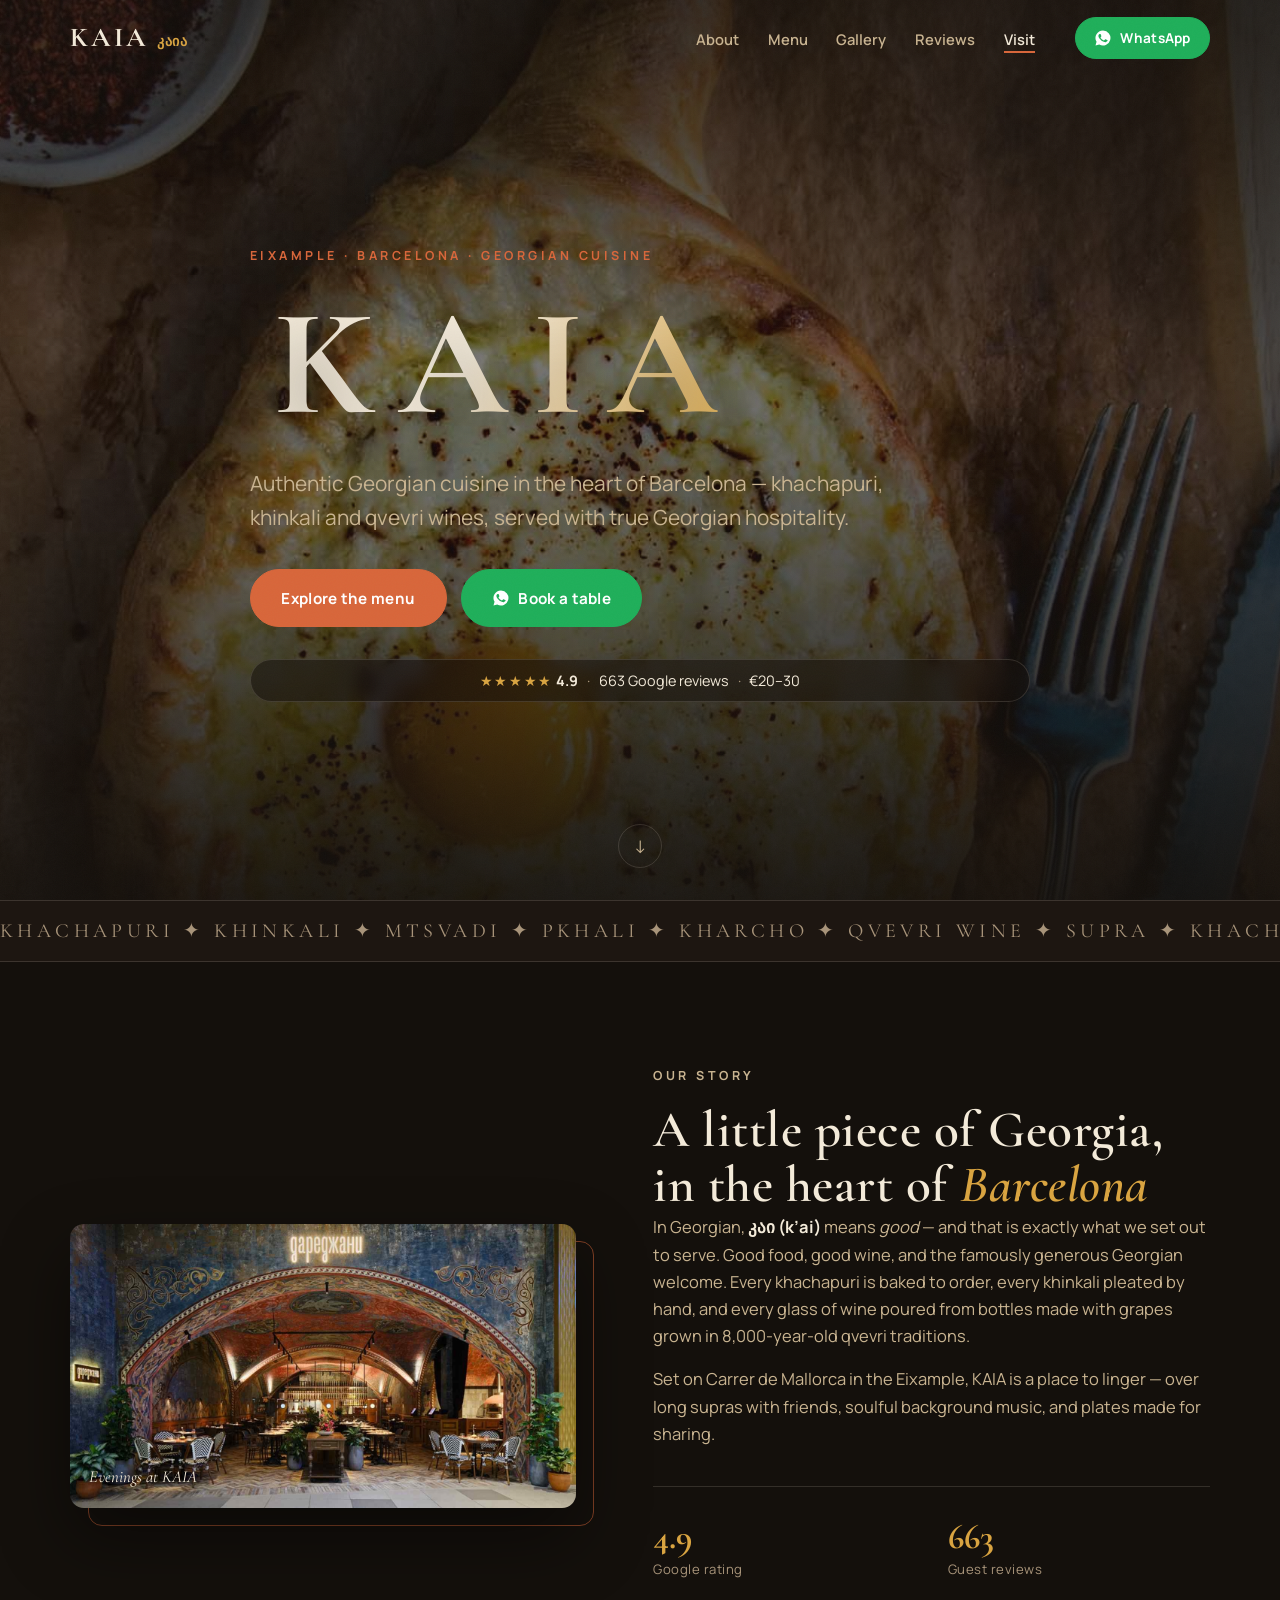
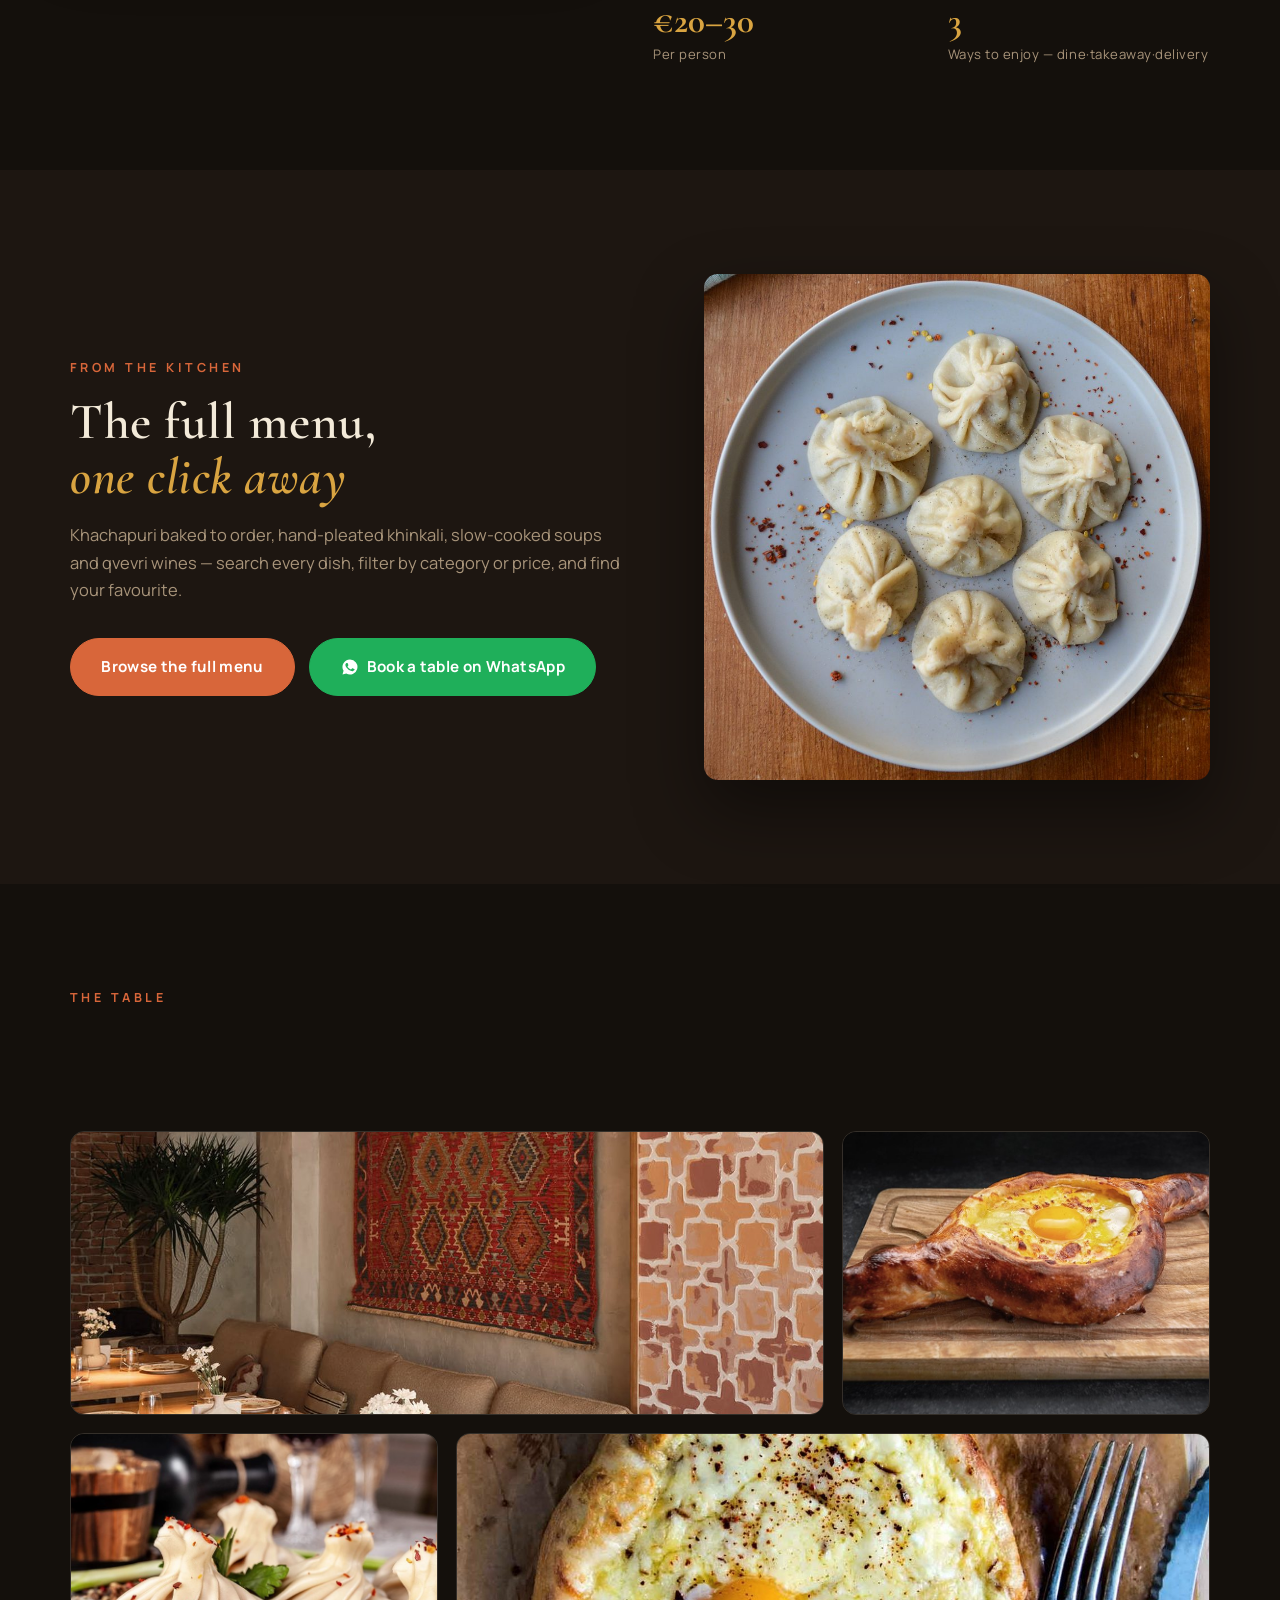
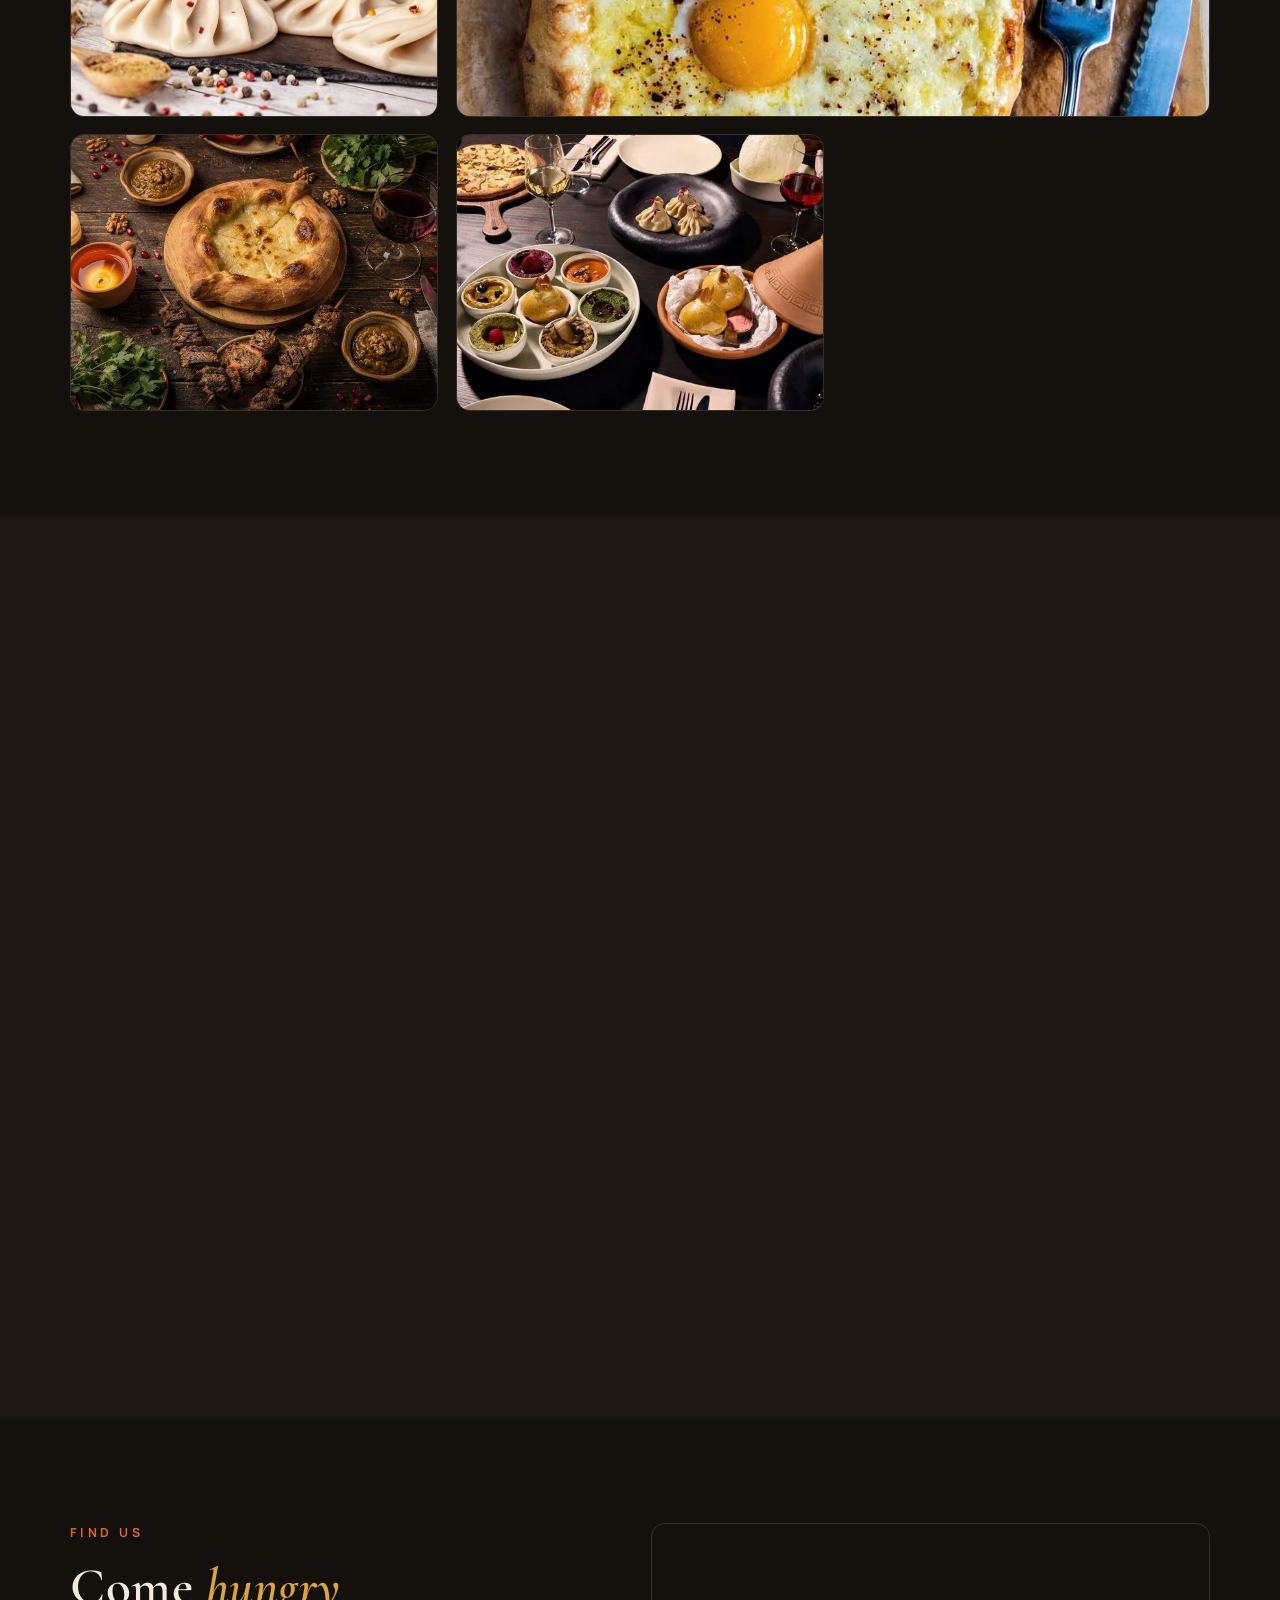
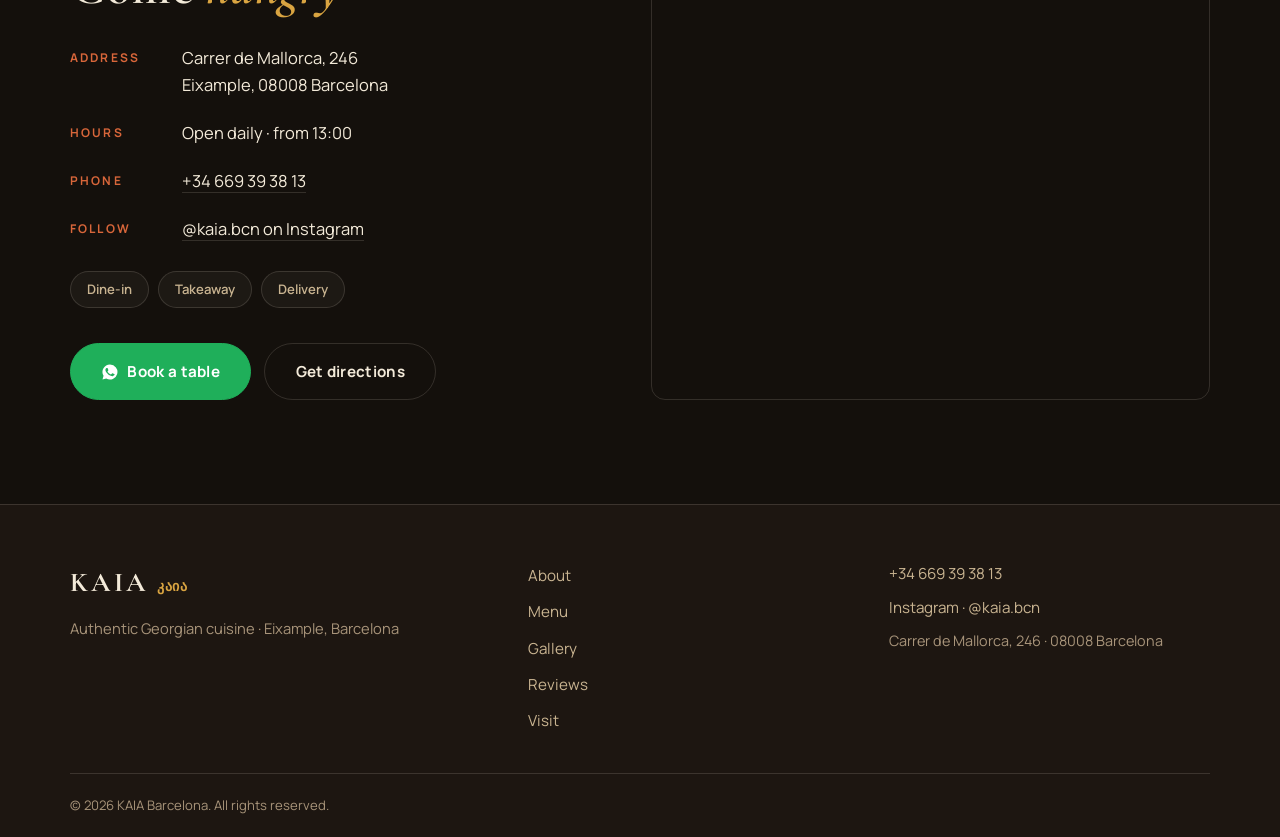
==== commit b62cdc5c: "Add files via upload" ====
--- a/index.html
+++ b/index.html
@@ -7,7 +7,7 @@
   <meta name="description" content="KAIA — authentic Georgian cuisine in the heart of Barcelona's Eixample. Khachapuri, khinkali, grilled specialities and qvevri wines. Rated 4.9 on Google. Carrer de Mallorca 246." />
   <meta property="og:title" content="KAIA · Authentic Georgian Restaurant — Barcelona" />
   <meta property="og:description" content="Khachapuri, khinkali and qvevri wines in the heart of Eixample. Rated 4.9 by 660+ guests." />
-  <meta property="og:image" content="images/hero.jpg" />
+  <meta property="og:image" content="hero.jpg" />
   <link rel="icon" href="data:image/svg+xml,<svg xmlns='http://www.w3.org/2000/svg' viewBox='0 0 100 100'><text y='.9em' font-size='90'>&#127863;</text></svg>" />
   <link rel="preconnect" href="https://fonts.googleapis.com" />
   <link rel="preconnect" href="https://fonts.gstatic.com" crossorigin />
@@ -72,7 +72,7 @@
     <section class="section" id="about">
       <div class="container about-grid">
         <figure class="about-media reveal">
-          <img src="images/about.jpg" alt="Warm, ornate Georgian restaurant interior with arched ceilings" loading="lazy" />
+          <img src="about.jpg" alt="Warm, ornate Georgian restaurant interior with arched ceilings" loading="lazy" />
           <figcaption>Evenings at KAIA</figcaption>
         </figure>
         <div class="about-text">
@@ -110,7 +110,7 @@
           </div>
         </div>
         <figure class="teaser-media reveal">
-          <img src="images/dish-khinkali.jpg" alt="Hand-pleated khinkali dumplings" loading="lazy" />
+          <img src="dish-khinkali.jpg" alt="Hand-pleated khinkali dumplings" loading="lazy" />
         </figure>
       </div>
     </section>
@@ -123,12 +123,12 @@
           <h2 class="reveal">A feast for the <em>eyes</em> first</h2>
         </div>
         <div class="gallery-grid">
-          <figure class="g-item g-wide reveal"><img src="images/gallery-1.jpg" alt="Warm modern restaurant dining room" loading="lazy" /></figure>
-          <figure class="g-item reveal"><img src="images/gallery-2.jpg" alt="Adjaruli khachapuri on a wooden board" loading="lazy" /></figure>
-          <figure class="g-item reveal"><img src="images/gallery-3.jpg" alt="Khinkali dumplings with spices" loading="lazy" /></figure>
-          <figure class="g-item g-wide reveal"><img src="images/gallery-4.jpg" alt="Georgian cheese bread with egg yolk" loading="lazy" /></figure>
-          <figure class="g-item reveal"><img src="images/dish-grill.jpg" alt="Georgian spread with wine and skewers" loading="lazy" /></figure>
-          <figure class="g-item reveal"><img src="images/dish-pkhali.jpg" alt="Georgian sharing plates on a dark table" loading="lazy" /></figure>
+          <figure class="g-item g-wide reveal"><img src="gallery-1.jpg" alt="Warm modern restaurant dining room" loading="lazy" /></figure>
+          <figure class="g-item reveal"><img src="gallery-2.jpg" alt="Adjaruli khachapuri on a wooden board" loading="lazy" /></figure>
+          <figure class="g-item reveal"><img src="gallery-3.jpg" alt="Khinkali dumplings with spices" loading="lazy" /></figure>
+          <figure class="g-item g-wide reveal"><img src="gallery-4.jpg" alt="Georgian cheese bread with egg yolk" loading="lazy" /></figure>
+          <figure class="g-item reveal"><img src="dish-grill.jpg" alt="Georgian spread with wine and skewers" loading="lazy" /></figure>
+          <figure class="g-item reveal"><img src="dish-pkhali.jpg" alt="Georgian sharing plates on a dark table" loading="lazy" /></figure>
         </div>
       </div>
     </section>
--- a/style.css
+++ b/style.css
@@ -101,7 +101,7 @@
 .hero { position: relative; min-height: 100svh; display: flex; align-items: center; }
 .hero-bg {
   position: absolute; inset: 0;
-  background: url("images/hero.jpg") center 32% / cover no-repeat;
+  background: url("hero.jpg") center 32% / cover no-repeat;
   transform: scale(1.04);
   animation: heroDrift 18s ease-in-out infinite alternate;
 }
